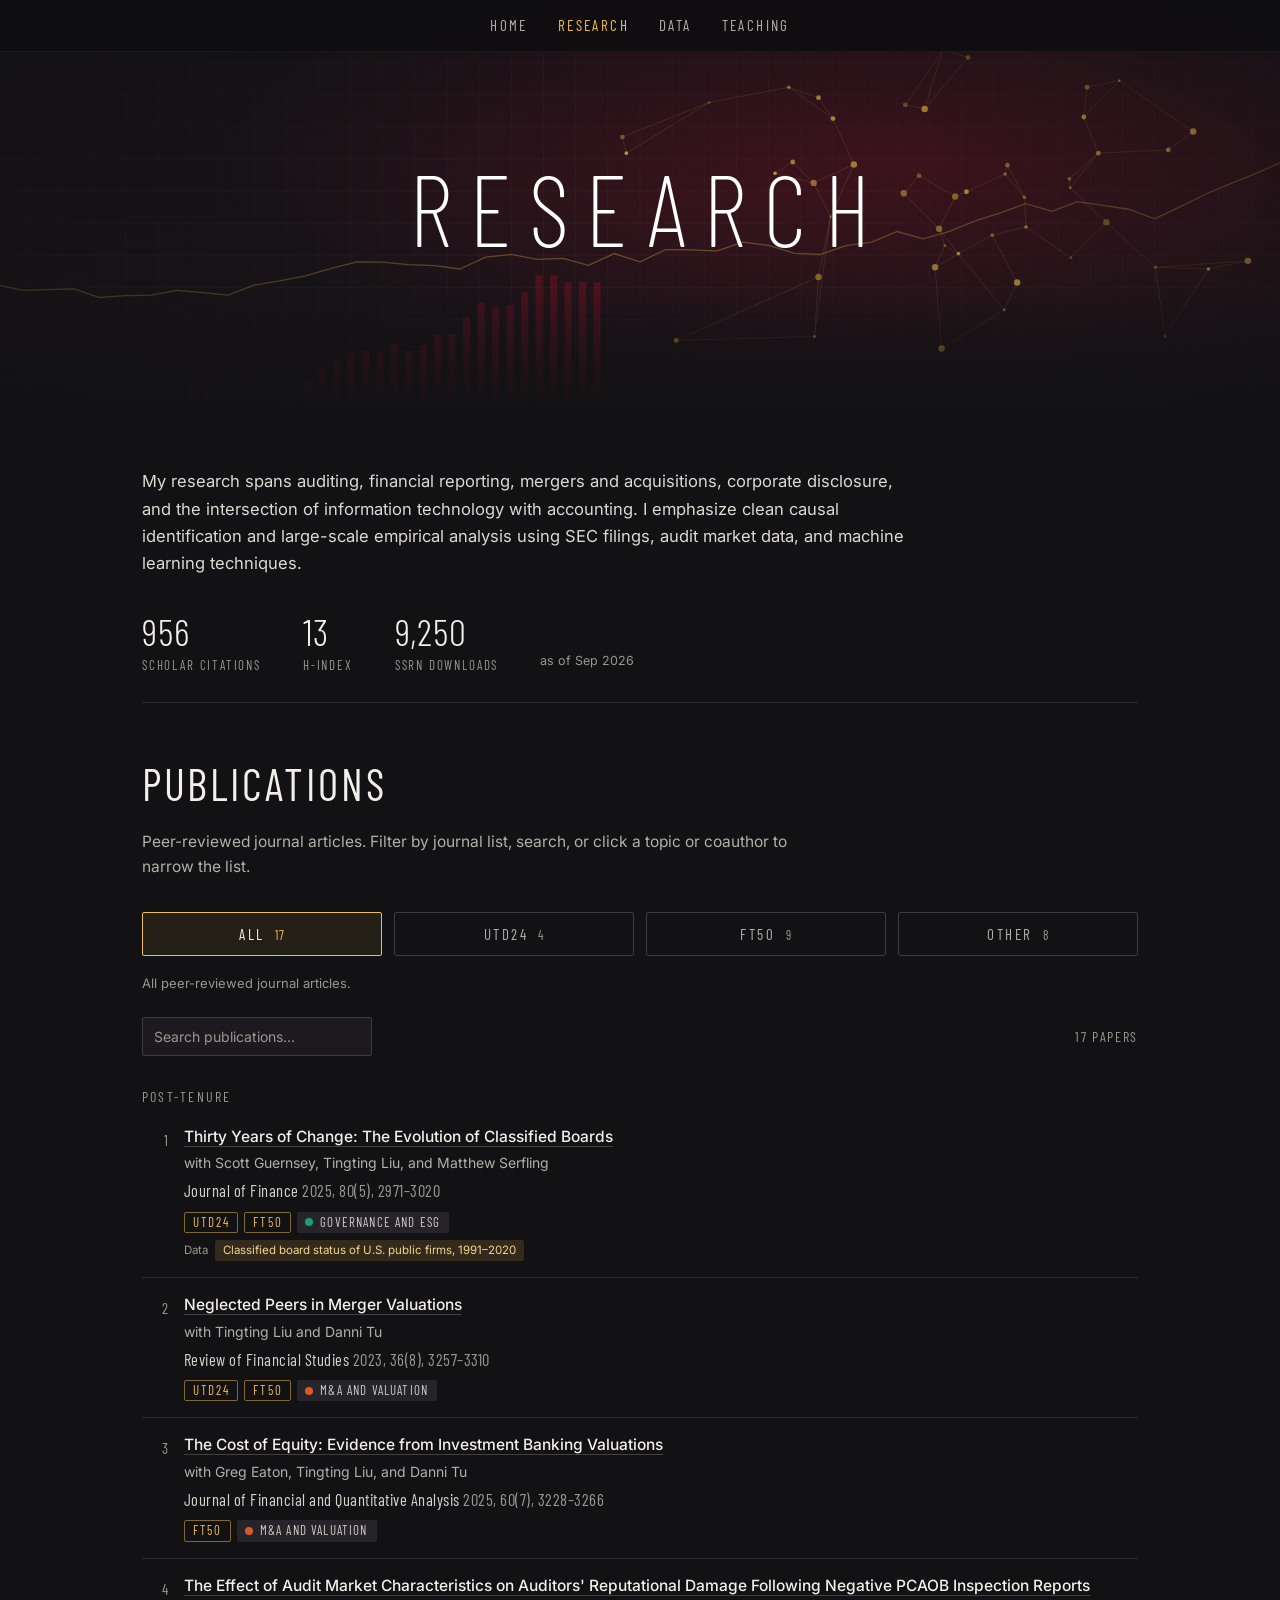
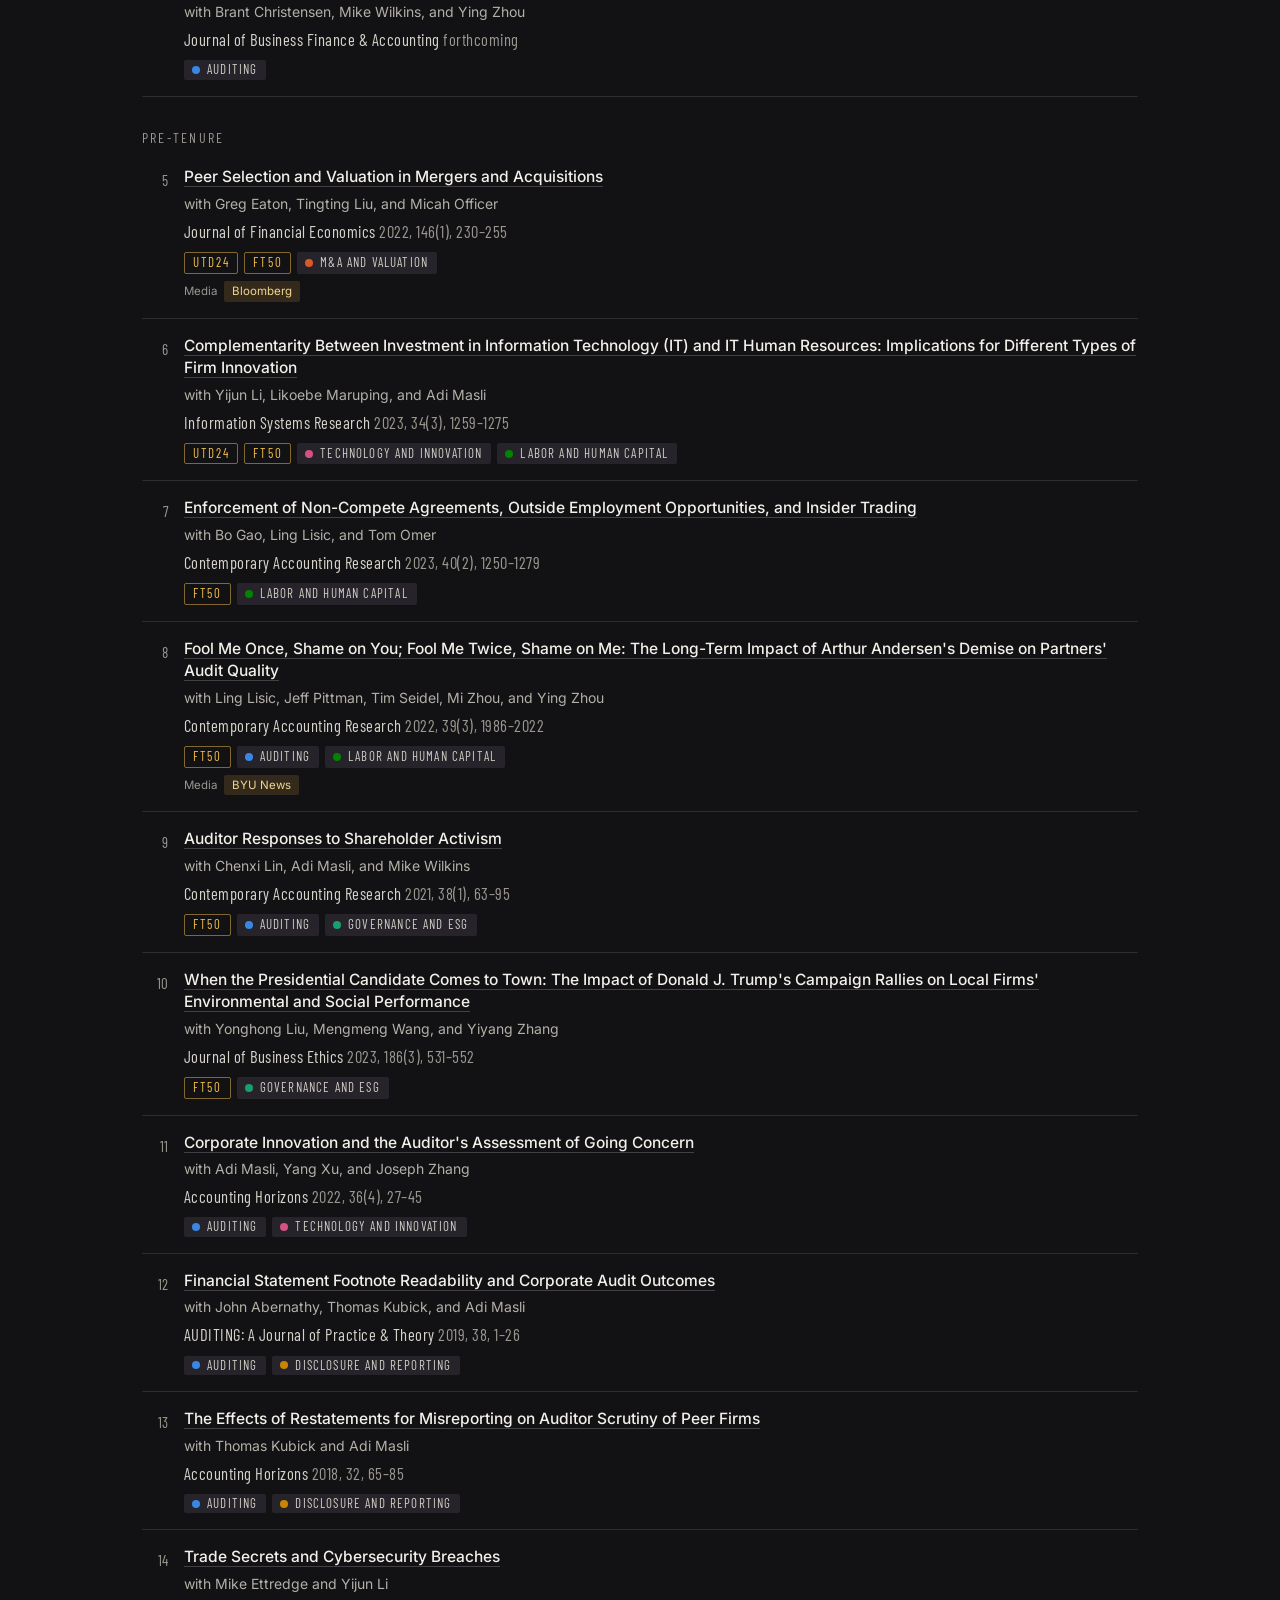
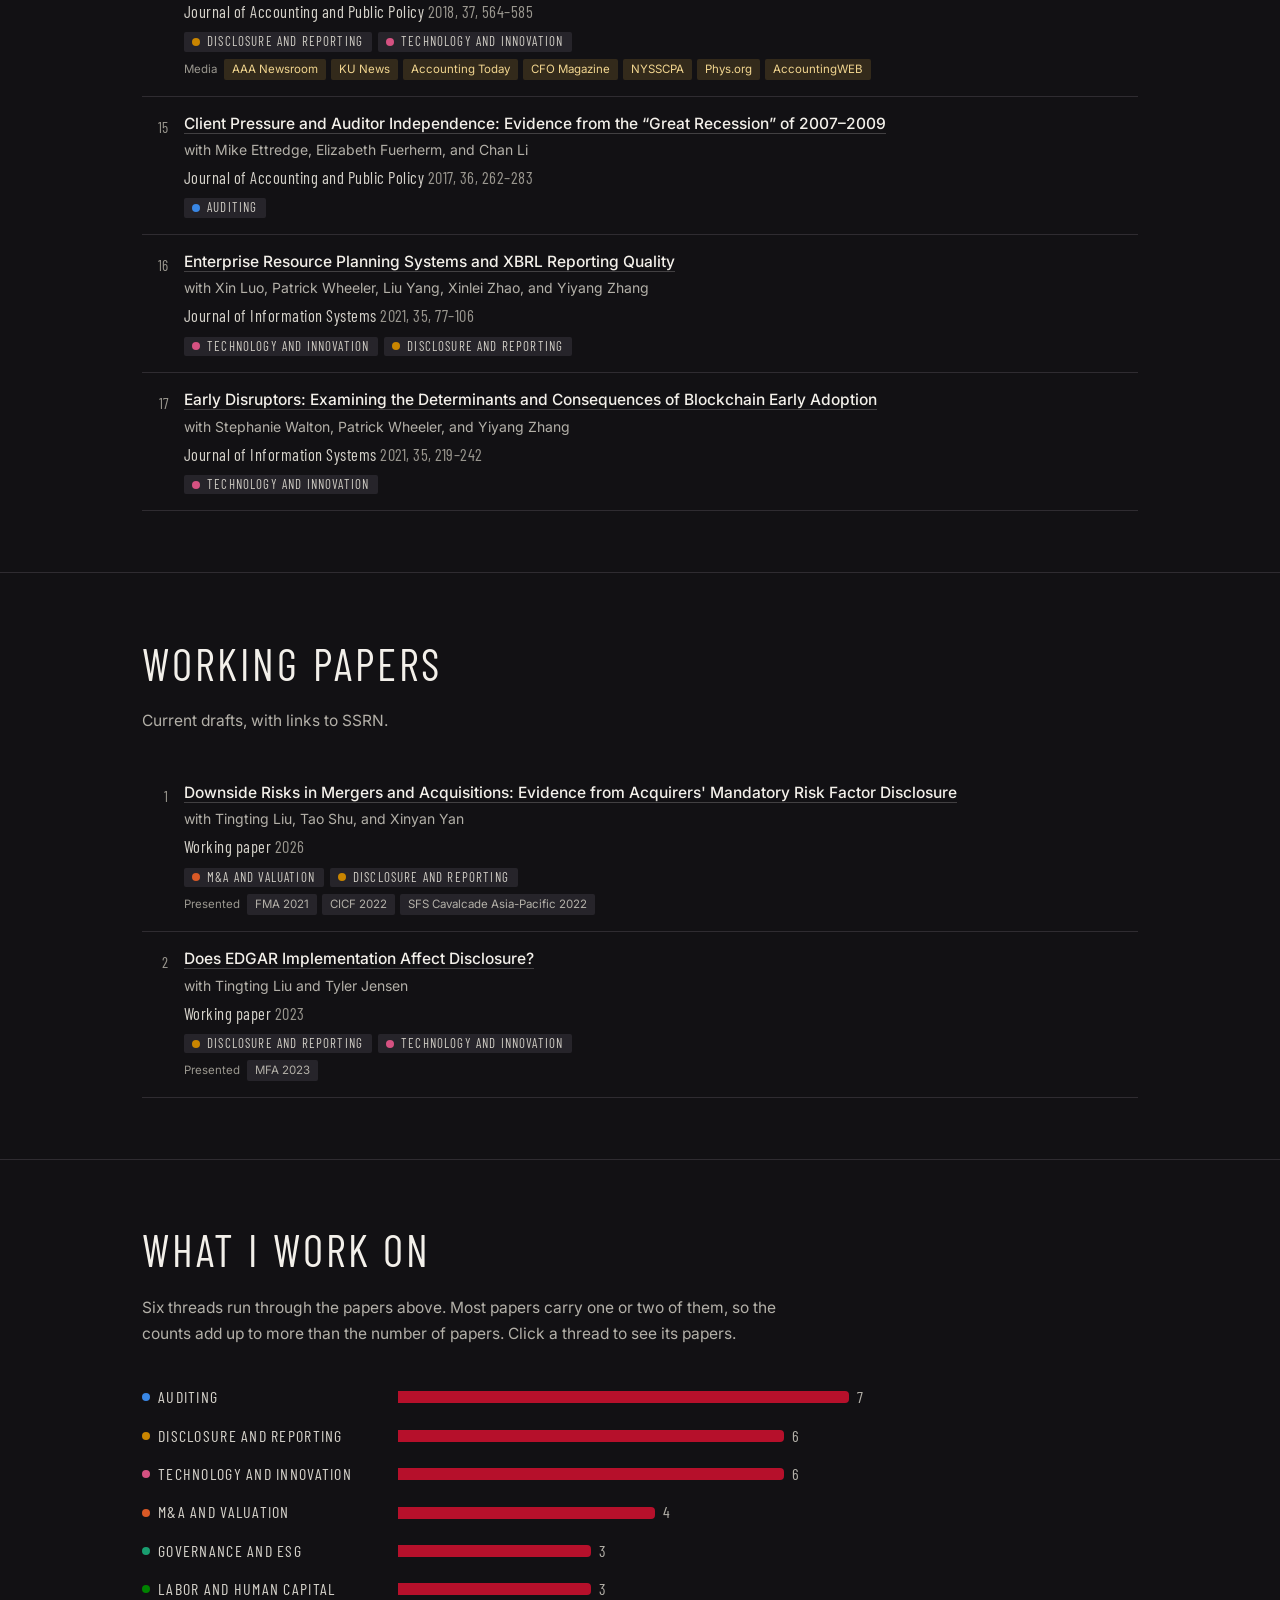
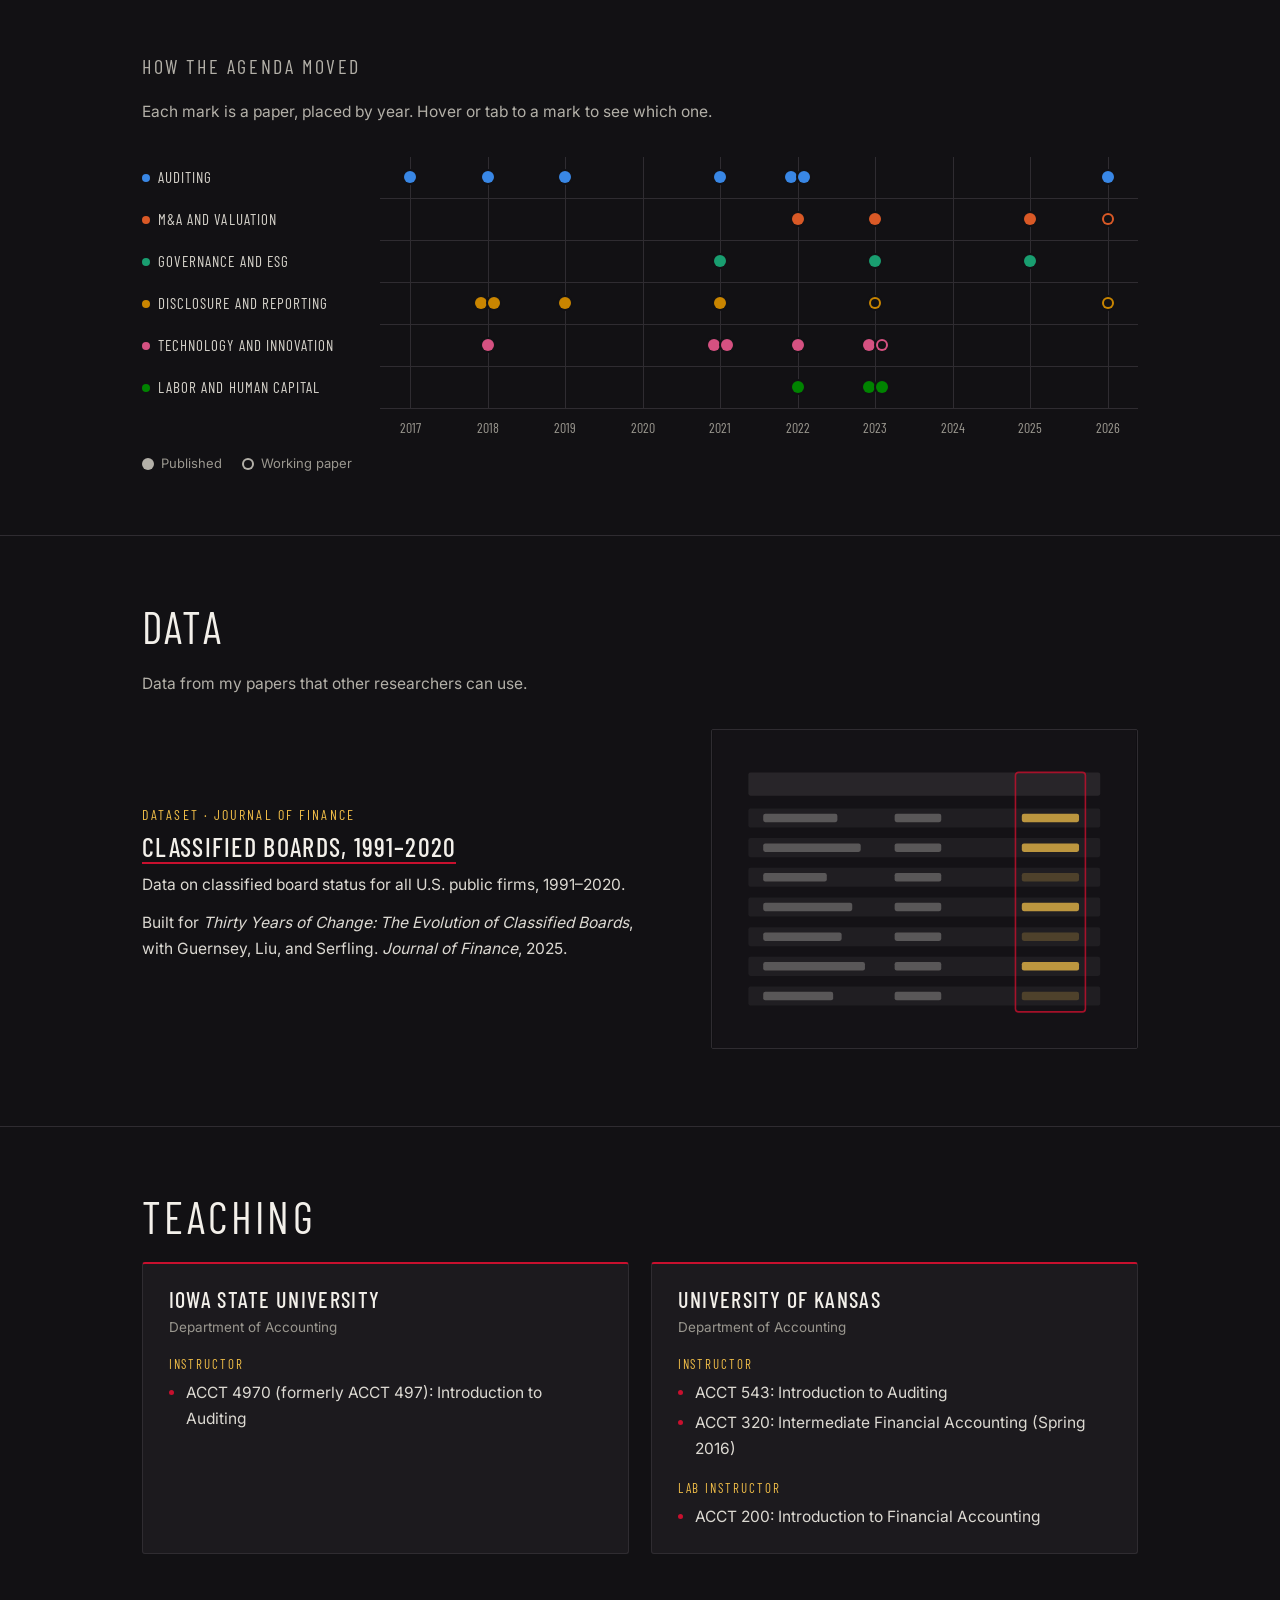
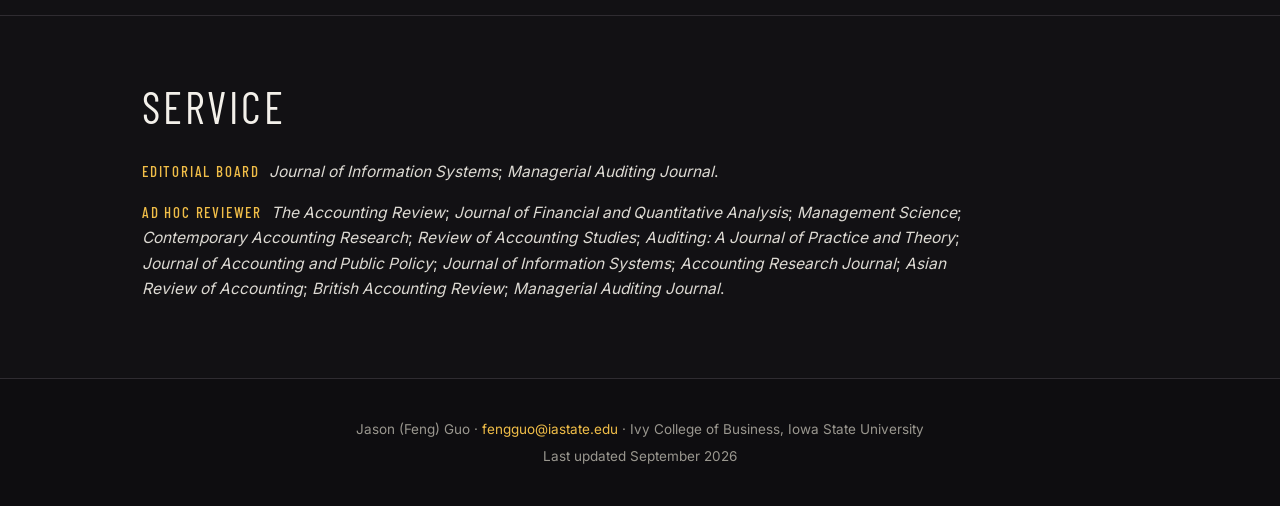
==== research.html @ b9be461f "Redesign site" ====
<!DOCTYPE html>
<html lang="en">
<head>
<meta charset="UTF-8">
<meta name="viewport" content="width=device-width, initial-scale=1.0">
<title>Research — Jason (Feng) Guo</title>
<meta name="description" content="Publications, working papers, data, and teaching of Jason (Feng) Guo, Iowa State University.">
<link rel="icon" href="data:image/svg+xml,%3Csvg xmlns='http://www.w3.org/2000/svg' viewBox='0 0 64 64'%3E%3Crect width='64' height='64' rx='10' fill='%23C8102E'/%3E%3Ctext x='32' y='43' font-family='Arial,Helvetica,sans-serif' font-size='30' font-weight='700' text-anchor='middle' fill='%23F1BE48'%3EJG%3C/text%3E%3C/svg%3E">
<link rel="preload" href="fonts/barlow-condensed-latin-200-normal.woff2" as="font" type="font/woff2" crossorigin>
<link rel="stylesheet" href="style.css">
</head>
<body>
<a class="skip" href="#main">Skip to content</a>

<nav class="topnav" aria-label="Main">
    <a href="index.html">Home</a>
    <a href="#top" aria-current="page">Research</a>
    <a href="#data">Data</a>
    <a href="#teaching">Teaching</a>
</nav>

<header class="band" id="top">
    <img class="art" src="assets/band.svg" alt="">
    <h1>Research</h1>
</header>

<main id="main">

<!-- ================= PUBLICATIONS =================
     To add a paper, copy one <li class="item"> block and edit it.
       data-lists  : utd24 and/or ft50 (leave empty for other journals)
       data-topics : one or two of  audit  ma  gov  disc  tech  labor
       data-year   : publication year (used by the timeline chart)
     Wrap each coauthor in <span class="co">...</span> so clicking a name
     filters the list. Numbering is automatic. -->

<section class="wrap" id="publications" aria-labelledby="pubs-h">

  <p class="intro">My research spans auditing, financial reporting, mergers and acquisitions,
  corporate disclosure, and the intersection of information technology with
  accounting. I emphasize clean causal identification and large-scale empirical
  analysis using SEC filings, audit market data, and machine learning techniques.</p>

  <div class="stats">
    <a class="stat" href="https://scholar.google.com/citations?user=ShGDFoUAAAAJ&amp;hl=en"><b>956</b><span>Scholar citations</span></a>
    <a class="stat" href="https://scholar.google.com/citations?user=ShGDFoUAAAAJ&amp;hl=en"><b>13</b><span>h-index</span></a>
    <a class="stat" href="https://papers.ssrn.com/sol3/cf_dev/AbsByAuth.cfm?per_id=2144570"><b>9,250</b><span>SSRN downloads</span></a>
    <span class="asof">as of Sep 2026</span>
  </div>

  <h2 id="pubs-h">Publications</h2>
  <p class="lede">Peer-reviewed journal articles. Filter by journal list, search, or click a topic or coauthor to narrow the list.</p>

  <div class="pills" id="pills" role="group" aria-label="Journal list" hidden></div>
  <p class="note" id="listnote"></p>

  <div class="tools" id="tools" hidden>
    <input class="search" id="q" type="search" placeholder="Search publications…" aria-label="Search publications">
    <span id="chips"></span>
    <span class="count" id="count" aria-live="polite"></span>
  </div>

  <div id="pubs">
  <h3 class="grp" data-group-head="post-list">Post-tenure</h3>
  <ol class="papers" id="post-list">
    <li class="item" data-lists="utd24 ft50" data-topics="gov" data-year="2025"><div class="bd">
      <div class="ttl"><a href="https://papers.ssrn.com/sol3/papers.cfm?abstract_id=4085735">Thirty Years of Change: The Evolution of Classified Boards</a></div>
      <div class="au">with <span class="co">Scott Guernsey</span>, <span class="co">Tingting Liu</span>, and <span class="co">Matthew Serfling</span></div>
      <div class="ven">Journal of Finance <em>2025, 80(5), 2971&ndash;3020</em></div>
      <div class="badges"><span class="blbl">Data</span><a class="badge" href="https://drive.google.com/file/d/1MCFNKJSEg3gIosm0mrzb2lzQ4oRvqt5R/view">Classified board status of U.S. public firms, 1991&ndash;2020</a></div>
    </div></li>

    <li class="item" data-lists="utd24 ft50" data-topics="ma" data-year="2023"><div class="bd">
      <div class="ttl"><a href="https://academic.oup.com/rfs/advance-article/doi/10.1093/rfs/hhad004/6984732">Neglected Peers in Merger Valuations</a></div>
      <div class="au">with <span class="co">Tingting Liu</span> and <span class="co">Danni Tu</span></div>
      <div class="ven">Review of Financial Studies <em>2023, 36(8), 3257&ndash;3310</em></div>
    </div></li>

    <li class="item" data-lists="ft50" data-topics="ma" data-year="2025"><div class="bd">
      <div class="ttl"><a href="https://papers.ssrn.com/sol3/papers.cfm?abstract_id=4266522">The Cost of Equity: Evidence from Investment Banking Valuations</a></div>
      <div class="au">with <span class="co">Greg Eaton</span>, <span class="co">Tingting Liu</span>, and <span class="co">Danni Tu</span></div>
      <div class="ven">Journal of Financial and Quantitative Analysis <em>2025, 60(7), 3228&ndash;3266</em></div>
    </div></li>

    <li class="item" data-lists="" data-topics="audit" data-year="2026"><div class="bd">
      <div class="ttl"><a href="https://papers.ssrn.com/sol3/papers.cfm?abstract_id=4477489">The Effect of Audit Market Characteristics on Auditors' Reputational Damage Following Negative PCAOB Inspection Reports</a></div>
      <div class="au">with <span class="co">Brant Christensen</span>, <span class="co">Mike Wilkins</span>, and <span class="co">Ying Zhou</span></div>
      <div class="ven">Journal of Business Finance &amp; Accounting <em>forthcoming</em></div>
    </div></li>
  </ol>

  <h3 class="grp" data-group-head="pre-list">Pre-tenure</h3>
  <ol class="papers" id="pre-list">
    <li class="item" data-lists="utd24 ft50" data-topics="ma" data-year="2022"><div class="bd">
      <div class="ttl"><a href="https://www.sciencedirect.com/science/article/abs/pii/S0304405X21003834">Peer Selection and Valuation in Mergers and Acquisitions</a></div>
      <div class="au">with <span class="co">Greg Eaton</span>, <span class="co">Tingting Liu</span>, and <span class="co">Micah Officer</span></div>
      <div class="ven">Journal of Financial Economics <em>2022, 146(1), 230&ndash;255</em></div>
      <div class="badges"><span class="blbl">Media</span><a class="badge" href="https://www.bloomberg.com/opinion/articles/2021-09-20/investment-banking-is-cheap-if-you-re-rich">Bloomberg</a></div>
    </div></li>

    <li class="item" data-lists="utd24 ft50" data-topics="tech labor" data-year="2023"><div class="bd">
      <div class="ttl"><a href="https://pubsonline.informs.org/doi/abs/10.1287/isre.2022.1185">Complementarity Between Investment in Information Technology (IT) and IT Human Resources: Implications for Different Types of Firm Innovation</a></div>
      <div class="au">with <span class="co">Yijun Li</span>, <span class="co">Likoebe Maruping</span>, and <span class="co">Adi Masli</span></div>
      <div class="ven">Information Systems Research <em>2023, 34(3), 1259&ndash;1275</em></div>
    </div></li>

    <li class="item" data-lists="ft50" data-topics="labor" data-year="2023"><div class="bd">
      <div class="ttl"><a href="https://onlinelibrary.wiley.com/doi/abs/10.1111/1911-3846.12842">Enforcement of Non-Compete Agreements, Outside Employment Opportunities, and Insider Trading</a></div>
      <div class="au">with <span class="co">Bo Gao</span>, <span class="co">Ling Lisic</span>, and <span class="co">Tom Omer</span></div>
      <div class="ven">Contemporary Accounting Research <em>2023, 40(2), 1250&ndash;1279</em></div>
    </div></li>

    <li class="item" data-lists="ft50" data-topics="audit labor" data-year="2022"><div class="bd">
      <div class="ttl"><a href="https://onlinelibrary.wiley.com/doi/abs/10.1111/1911-3846.12773">Fool Me Once, Shame on You; Fool Me Twice, Shame on Me: The Long-Term Impact of Arthur Andersen's Demise on Partners' Audit Quality</a></div>
      <div class="au">with <span class="co">Ling Lisic</span>, <span class="co">Jeff Pittman</span>, <span class="co">Tim Seidel</span>, <span class="co">Mi Zhou</span>, and <span class="co">Ying Zhou</span></div>
      <div class="ven">Contemporary Accounting Research <em>2022, 39(3), 1986&ndash;2022</em></div>
      <div class="badges"><span class="blbl">Media</span><a class="badge" href="https://marriott.byu.edu/news/article?id=2127">BYU News</a></div>
    </div></li>

    <li class="item" data-lists="ft50" data-topics="audit gov" data-year="2021"><div class="bd">
      <div class="ttl"><a href="https://onlinelibrary.wiley.com/doi/abs/10.1111/1911-3846.12630">Auditor Responses to Shareholder Activism</a></div>
      <div class="au">with <span class="co">Chenxi Lin</span>, <span class="co">Adi Masli</span>, and <span class="co">Mike Wilkins</span></div>
      <div class="ven">Contemporary Accounting Research <em>2021, 38(1), 63&ndash;95</em></div>
    </div></li>

    <li class="item" data-lists="ft50" data-topics="gov" data-year="2023"><div class="bd">
      <div class="ttl"><a href="https://link.springer.com/article/10.1007/s10551-022-05212-z">When the Presidential Candidate Comes to Town: The Impact of Donald J. Trump's Campaign Rallies on Local Firms' Environmental and Social Performance</a></div>
      <div class="au">with <span class="co">Yonghong Liu</span>, <span class="co">Mengmeng Wang</span>, and <span class="co">Yiyang Zhang</span></div>
      <div class="ven">Journal of Business Ethics <em>2023, 186(3), 531&ndash;552</em></div>
    </div></li>

    <li class="item" data-lists="" data-topics="audit tech" data-year="2022"><div class="bd">
      <div class="ttl"><a href="https://meridian.allenpress.com/accounting-horizons/article-abstract/doi/10.2308/HORIZONS-18-087/471153/Corporate-Innovation-and-the-Auditor-s-Assessment?redirectedFrom=fulltext">Corporate Innovation and the Auditor's Assessment of Going Concern</a></div>
      <div class="au">with <span class="co">Adi Masli</span>, <span class="co">Yang Xu</span>, and <span class="co">Joseph Zhang</span></div>
      <div class="ven">Accounting Horizons <em>2022, 36(4), 27&ndash;45</em></div>
    </div></li>

    <li class="item" data-lists="" data-topics="audit disc" data-year="2019"><div class="bd">
      <div class="ttl"><a href="https://meridian.allenpress.com/ajpt/article-abstract/38/2/1/10530/Financial-Statement-Footnote-Readability-and?redirectedFrom=fulltext">Financial Statement Footnote Readability and Corporate Audit Outcomes</a></div>
      <div class="au">with <span class="co">John Abernathy</span>, <span class="co">Thomas Kubick</span>, and <span class="co">Adi Masli</span></div>
      <div class="ven">AUDITING: A Journal of Practice &amp; Theory <em>2019, 38, 1&ndash;26</em></div>
    </div></li>

    <li class="item" data-lists="" data-topics="audit disc" data-year="2018"><div class="bd">
      <div class="ttl"><a href="https://meridian.allenpress.com/accounting-horizons/article-abstract/32/1/65/52901/The-Effects-of-Restatements-for-Misreporting-on?redirectedFrom=fulltext">The Effects of Restatements for Misreporting on Auditor Scrutiny of Peer Firms</a></div>
      <div class="au">with <span class="co">Thomas Kubick</span> and <span class="co">Adi Masli</span></div>
      <div class="ven">Accounting Horizons <em>2018, 32, 65&ndash;85</em></div>
    </div></li>

    <li class="item" data-lists="" data-topics="disc tech" data-year="2018"><div class="bd">
      <div class="ttl"><a href="https://www.sciencedirect.com/science/article/abs/pii/S0278425418302400">Trade Secrets and Cybersecurity Breaches</a></div>
      <div class="au">with <span class="co">Mike Ettredge</span> and <span class="co">Yijun Li</span></div>
      <div class="ven">Journal of Accounting and Public Policy <em>2018, 37, 564&ndash;585</em></div>
      <div class="badges"><span class="blbl">Media</span>
        <a class="badge" href="http://aaahq.org/Outreach/Newsroom/Press-Releases/7-16-18-Firms-that-refer-in-annual-reports">AAA Newsroom</a>
        <a class="badge" href="http://today.ku.edu/2018/07/16/disclosing-trade-secrets-increase-risk-cyber-attack-study-finds">KU News</a>
        <a class="badge" href="https://www.accountingtoday.com/news/mentioning-trade-secrets-in-10-k-heightens-risk-of-cyberattacks">Accounting Today</a>
        <a class="badge" href="http://ww2.cfo.com/risk-management/2018/07/warning-dont-mention-trade-secrets-in-10-ks/">CFO Magazine</a>
        <a class="badge" href="https://www.nysscpa.org/news/publications/the-trusted-professional/article/study-finds-mentioning-trade-secrets-in-sec-filings-increases-cyber-risk-30-percent-071718">NYSSCPA</a>
        <a class="badge" href="https://phys.org/news/2018-07-disclosing-secrets-cyberattack.html">Phys.org</a>
        <a class="badge" href="https://www.accountingweb.com/technology/trends/why-investor-clients-should-beware-of-10-ks">AccountingWEB</a>
      </div>
    </div></li>

    <li class="item" data-lists="" data-topics="audit" data-year="2017"><div class="bd">
      <div class="ttl"><a href="https://www.sciencedirect.com/science/article/abs/pii/S0278425417300455">Client Pressure and Auditor Independence: Evidence from the &ldquo;Great Recession&rdquo; of 2007&ndash;2009</a></div>
      <div class="au">with <span class="co">Mike Ettredge</span>, <span class="co">Elizabeth Fuerherm</span>, and <span class="co">Chan Li</span></div>
      <div class="ven">Journal of Accounting and Public Policy <em>2017, 36, 262&ndash;283</em></div>
    </div></li>

    <li class="item" data-lists="" data-topics="tech disc" data-year="2021"><div class="bd">
      <div class="ttl"><a href="https://meridian.allenpress.com/jis/article-abstract/35/3/77/454340/Enterprise-Resource-Planning-Systems-and-XBRL?redirectedFrom=fulltext">Enterprise Resource Planning Systems and XBRL Reporting Quality</a></div>
      <div class="au">with <span class="co">Xin Luo</span>, <span class="co">Patrick Wheeler</span>, <span class="co">Liu Yang</span>, <span class="co">Xinlei Zhao</span>, and <span class="co">Yiyang Zhang</span></div>
      <div class="ven">Journal of Information Systems <em>2021, 35, 77&ndash;106</em></div>
    </div></li>

    <li class="item" data-lists="" data-topics="tech" data-year="2021"><div class="bd">
      <div class="ttl"><a href="https://meridian.allenpress.com/jis/article-abstract/35/2/219/442332/Early-Disruptors-Examining-the-Determinants-and?redirectedFrom=fulltext">Early Disruptors: Examining the Determinants and Consequences of Blockchain Early Adoption</a></div>
      <div class="au">with <span class="co">Stephanie Walton</span>, <span class="co">Patrick Wheeler</span>, and <span class="co">Yiyang Zhang</span></div>
      <div class="ven">Journal of Information Systems <em>2021, 35, 219&ndash;242</em></div>
    </div></li>
  </ol>
  <p class="empty" id="pubs-empty" hidden>No publications match. <button class="linkbtn" type="button" data-clear>Clear filters</button></p>
  </div>
</section>

<!-- ================= WORKING PAPERS ================= -->
<section class="sec" aria-labelledby="wps-h"><div class="wrap" id="working">
  <h2 id="wps-h">Working papers</h2>
  <p class="lede">Current drafts, with links to SSRN.</p>
  <ol class="papers" id="wps">
    <li class="item" data-topics="ma disc" data-year="2026"><div class="bd">
      <div class="ttl"><a href="https://papers.ssrn.com/sol3/papers.cfm?abstract_id=3746734">Downside Risks in Mergers and Acquisitions: Evidence from Acquirers' Mandatory Risk Factor Disclosure</a></div>
      <div class="au">with <span class="co">Tingting Liu</span>, <span class="co">Tao Shu</span>, and <span class="co">Xinyan Yan</span></div>
      <div class="ven">Working paper <em>2026</em></div>
      <div class="badges"><span class="blbl">Presented</span><span class="badge plain-b">FMA 2021</span><span class="badge plain-b">CICF 2022</span><span class="badge plain-b">SFS Cavalcade Asia-Pacific 2022</span></div>
    </div></li>

    <li class="item" data-topics="disc tech" data-year="2023"><div class="bd">
      <div class="ttl"><a href="https://papers.ssrn.com/sol3/papers.cfm?abstract_id=4640519">Does EDGAR Implementation Affect Disclosure?</a></div>
      <div class="au">with <span class="co">Tingting Liu</span> and <span class="co">Tyler Jensen</span></div>
      <div class="ven">Working paper <em>2023</em></div>
      <div class="badges"><span class="blbl">Presented</span><span class="badge plain-b">MFA 2023</span></div>
    </div></li>
  </ol>
  <p class="empty" id="wps-empty" hidden>No working papers match. <button class="linkbtn" type="button" data-clear>Clear filters</button></p>
</div></section>

<!-- ================= TOPICS & TIMELINE (drawn by research.js) ================= -->
<section class="sec" aria-labelledby="agenda-h"><div class="wrap" id="agenda">
  <h2 id="agenda-h">What I work on</h2>
  <p class="lede">Six threads run through the papers above. Most papers carry one or two of them,
  so the counts add up to more than the number of papers. Click a thread to see its papers.</p>
  <div class="tbars" id="tbars"></div>

  <h3 class="sub">How the agenda moved</h3>
  <p class="lede">Each mark is a paper, placed by year. Hover or tab to a mark to see which one.</p>
  <div class="lanes" id="lanes"></div>
  <div class="lkey" id="lkey" hidden><span><i></i>Published</span><span><i class="hollow"></i>Working paper</span></div>
  <noscript><p class="lede">The charts here need JavaScript. The full list of papers is above.</p></noscript>
</div></section>

<!-- ================= DATA ================= -->
<section class="sec" aria-labelledby="data-h"><div class="wrap" id="data">
  <h2 id="data-h">Data</h2>
  <p class="lede">Data from my papers that other researchers can use.</p>

  <div class="proj">
    <div class="txt">
      <div class="kick">Dataset &middot; Journal of Finance</div>
      <h3><a href="https://drive.google.com/file/d/1MCFNKJSEg3gIosm0mrzb2lzQ4oRvqt5R/view">Classified boards, 1991&ndash;2020</a></h3>
      <p>Data on classified board status for all U.S. public firms, 1991&ndash;2020.</p>
      <p>Built for <em>Thirty Years of Change: The Evolution of Classified Boards</em>, with Guernsey, Liu, and Serfling. <em>Journal of Finance</em>, 2025.</p>
    </div>
    <div class="shot" aria-hidden="true">
      <svg viewBox="0 0 400 300">
        <rect width="400" height="300" fill="#141216"/>
        <g fill="#ece9e2" fill-opacity=".09">
          <rect x="34" y="40" width="332" height="22" rx="2"/>
        </g>
        <g fill="#ece9e2" fill-opacity=".055">
          <rect x="34" y="74" width="332" height="18" rx="2"/><rect x="34" y="102" width="332" height="18" rx="2"/>
          <rect x="34" y="130" width="332" height="18" rx="2"/><rect x="34" y="158" width="332" height="18" rx="2"/>
          <rect x="34" y="186" width="332" height="18" rx="2"/><rect x="34" y="214" width="332" height="18" rx="2"/>
          <rect x="34" y="242" width="332" height="18" rx="2"/>
        </g>
        <g fill="#F1BE48" fill-opacity=".75">
          <rect x="292" y="79" width="54" height="8" rx="2"/><rect x="292" y="107" width="54" height="8" rx="2"/>
          <rect x="292" y="163" width="54" height="8" rx="2"/><rect x="292" y="219" width="54" height="8" rx="2"/>
        </g>
        <g fill="#F1BE48" fill-opacity=".22">
          <rect x="292" y="135" width="54" height="8" rx="2"/><rect x="292" y="191" width="54" height="8" rx="2"/><rect x="292" y="247" width="54" height="8" rx="2"/>
        </g>
        <g fill="#ece9e2" fill-opacity=".28">
          <rect x="48" y="79" width="70" height="8" rx="2"/><rect x="48" y="107" width="92" height="8" rx="2"/><rect x="48" y="135" width="60" height="8" rx="2"/>
          <rect x="48" y="163" width="84" height="8" rx="2"/><rect x="48" y="191" width="74" height="8" rx="2"/><rect x="48" y="219" width="96" height="8" rx="2"/>
          <rect x="48" y="247" width="66" height="8" rx="2"/>
          <rect x="172" y="79" width="44" height="8" rx="2"/><rect x="172" y="107" width="44" height="8" rx="2"/><rect x="172" y="135" width="44" height="8" rx="2"/>
          <rect x="172" y="163" width="44" height="8" rx="2"/><rect x="172" y="191" width="44" height="8" rx="2"/><rect x="172" y="219" width="44" height="8" rx="2"/>
          <rect x="172" y="247" width="44" height="8" rx="2"/>
        </g>
        <rect x="286" y="40" width="66" height="226" rx="3" fill="none" stroke="#C8102E" stroke-opacity=".8" stroke-width="1.5"/>
      </svg>
    </div>
  </div>
</div></section>

<!-- ================= TEACHING ================= -->
<section class="sec" aria-labelledby="teach-h"><div class="wrap" id="teaching">
  <h2 id="teach-h">Teaching</h2>
  <div class="courses">
    <div class="course">
      <h3>Iowa State University</h3>
      <p class="dept">Department of Accounting</p>
      <p class="rl">Instructor</p>
      <ul>
        <li>ACCT 4970 (formerly ACCT 497): Introduction to Auditing</li>
      </ul>
    </div>
    <div class="course">
      <h3>University of Kansas</h3>
      <p class="dept">Department of Accounting</p>
      <p class="rl">Instructor</p>
      <ul>
        <li>ACCT 543: Introduction to Auditing</li>
        <li>ACCT 320: Intermediate Financial Accounting (Spring 2016)</li>
      </ul>
      <p class="rl">Lab Instructor</p>
      <ul>
        <li>ACCT 200: Introduction to Financial Accounting</li>
      </ul>
    </div>
  </div>
</div></section>

<!-- ================= SERVICE ================= -->
<section class="sec" aria-labelledby="svc-h"><div class="wrap service" id="service">
  <h2 id="svc-h">Service</h2>
  <p><span class="k">Editorial board</span>
  <em>Journal of Information Systems</em>;
  <em>Managerial Auditing Journal</em>.</p>

  <p><span class="k">Ad hoc reviewer</span>
  <em>The Accounting Review</em>;
  <em>Journal of Financial and Quantitative Analysis</em>;
  <em>Management Science</em>;
  <em>Contemporary Accounting Research</em>;
  <em>Review of Accounting Studies</em>;
  <em>Auditing: A Journal of Practice and Theory</em>;
  <em>Journal of Accounting and Public Policy</em>;
  <em>Journal of Information Systems</em>;
  <em>Accounting Research Journal</em>;
  <em>Asian Review of Accounting</em>;
  <em>British Accounting Review</em>;
  <em>Managerial Auditing Journal</em>.</p>
</div></section>

</main>

<footer>
    Jason (Feng) Guo &middot; <a href="mailto:fengguo@iastate.edu">fengguo@iastate.edu</a> &middot; Ivy College of Business, Iowa State University
    <span class="upd">Last updated September 2026</span>
</footer>

<script src="assets/research.js"></script>
</body>
</html>
---- style.css ----
/* Jason (Feng) Guo — academic homepage
   One stylesheet for every page. Dark throughout, with Iowa State gold for
   text accents and cardinal for fills and glows. No build step. */

/* Fonts are self-hosted (fonts/, SIL Open Font License) so the site loads
   quickly everywhere, including where Google services are blocked. */
@font-face { font-family: 'Barlow Condensed'; font-style: normal; font-weight: 200; font-display: swap; src: url('fonts/barlow-condensed-latin-200-normal.woff2') format('woff2'); }
@font-face { font-family: 'Barlow Condensed'; font-style: normal; font-weight: 300; font-display: swap; src: url('fonts/barlow-condensed-latin-300-normal.woff2') format('woff2'); }
@font-face { font-family: 'Barlow Condensed'; font-style: normal; font-weight: 400; font-display: swap; src: url('fonts/barlow-condensed-latin-400-normal.woff2') format('woff2'); }
@font-face { font-family: 'Barlow Condensed'; font-style: normal; font-weight: 500; font-display: swap; src: url('fonts/barlow-condensed-latin-500-normal.woff2') format('woff2'); }
@font-face { font-family: 'Inter'; font-style: normal; font-weight: 400; font-display: swap; src: url('fonts/inter-latin-400-normal.woff2') format('woff2'); }
@font-face { font-family: 'Inter'; font-style: normal; font-weight: 500; font-display: swap; src: url('fonts/inter-latin-500-normal.woff2') format('woff2'); }

:root {
  --bg: #121114;          /* page */
  --bg-2: #0e0d10;        /* footer */
  --surface: #1c1a1e;     /* cards, inputs */
  --surface-2: #26242a;   /* tags, plain badges */
  --line: #2f2c31;        /* hairlines */
  --line-2: #3e3b40;      /* control borders */

  --text: #ece9e2;
  --heading: #f3f0ea;
  --text-2: #b3b0a8;
  --text-3: #9a978f;

  --gold: #F1BE48;        /* ISU gold: links and text accents */
  --cardinal: #C8102E;    /* ISU cardinal: bars, glows, rules */

  --disp: 'Barlow Condensed', 'Arial Narrow', sans-serif;
  --body: 'Inter', -apple-system, 'Segoe UI', Roboto, sans-serif;
}

* { box-sizing: border-box; }
html { -webkit-text-size-adjust: 100%; scroll-behavior: smooth; scroll-padding-top: 68px; }
@media (prefers-reduced-motion: reduce) { html { scroll-behavior: auto; } }
body { margin: 0; background: var(--bg); color: var(--text); font-family: var(--body); font-size: 15.5px; line-height: 1.65; }
img { max-width: 100%; height: auto; }
a { color: var(--gold); }
a:hover { color: #ffd77a; }
:focus-visible { outline: 2px solid var(--gold); outline-offset: 2px; }
[hidden] { display: none !important; }
.skip { position: absolute; left: -999px; top: 10px; z-index: 50; background: var(--gold); color: var(--bg); padding: 6px 12px; font-weight: 500; }
.skip:focus { left: 12px; }

/* ---------- Top navigation ---------- */
.topnav {
  position: fixed; top: 0; left: 0; right: 0; z-index: 30; height: 52px;
  display: flex; align-items: center; gap: 30px; padding: 0 16px;
  background: rgba(14, 13, 16, .88); -webkit-backdrop-filter: blur(10px); backdrop-filter: blur(10px);
  border-bottom: 1px solid rgba(236, 233, 226, .06);
  font-family: var(--disp); font-size: 15px; letter-spacing: .16em; text-transform: uppercase;
  white-space: nowrap; overflow-x: auto; scrollbar-width: none;
}
.topnav::-webkit-scrollbar { display: none; }
.topnav a:first-child { margin-left: auto; }
.topnav a:last-child { margin-right: auto; }
.topnav a { color: var(--text-2); text-decoration: none; padding: 6px 0; }
.topnav a:hover, .topnav a[aria-current="page"] { color: var(--gold); }

/* ---------- Home: hero ---------- */
.hero {
  position: relative; min-height: 100vh; min-height: 100svh; display: flex; flex-direction: column; overflow: hidden;
  background: radial-gradient(900px 520px at 4% 104%, rgba(241, 190, 72, .06), transparent 60%), var(--bg);
}
/* The portrait fills the right side and fades into the dark, the way Rui Dai's landing page does it. */
.hero-photo {
  position: absolute; top: 0; right: 0; bottom: 0; z-index: 0; width: 60%; height: 100%;
  object-fit: cover; object-position: 58% 18%; pointer-events: none;
  filter: brightness(.86) saturate(.92);
  -webkit-mask-image: linear-gradient(90deg, transparent 0%, rgba(0, 0, 0, .25) 22%, rgba(0, 0, 0, .72) 48%, #000 76%);
  mask-image: linear-gradient(90deg, transparent 0%, rgba(0, 0, 0, .25) 22%, rgba(0, 0, 0, .72) 48%, #000 76%);
}
.veil {
  position: absolute; inset: 0; z-index: 1; pointer-events: none;
  background:
    radial-gradient(760px 520px at 92% 0%, rgba(200, 16, 46, .16), transparent 64%),
    linear-gradient(100deg, var(--bg) 0%, rgba(18, 17, 20, .88) 30%, rgba(18, 17, 20, .35) 55%, rgba(18, 17, 20, .05) 78%, rgba(18, 17, 20, .12) 100%),
    linear-gradient(to bottom, rgba(18, 17, 20, .92) 0%, rgba(18, 17, 20, .55) 11%, rgba(18, 17, 20, 0) 26%, rgba(18, 17, 20, 0) 64%, var(--bg) 100%);
}
.hero-inner {
  position: relative; z-index: 2; flex: 1; width: 100%; max-width: 1180px; margin: 0 auto; padding: 112px 2.5rem 40px;
  display: grid; grid-template-columns: minmax(0, 1fr); align-items: center;
}
.hero-text { max-width: 760px; }
.hero-text .interests, .hero-text .links { max-width: 600px; }
.hero h1 { font-family: var(--disp); font-weight: 200; margin: 0; color: var(--heading); font-size: clamp(46px, 7vw, 100px); line-height: .95; letter-spacing: .08em; text-transform: uppercase; }
.hero .zh { display: block; margin-top: .9rem; font-size: clamp(18px, 1.9vw, 23px); font-weight: 300; letter-spacing: .4em; color: var(--text-2); }
.roles { margin: 1.9rem 0 1.7rem; }
.role { font-family: var(--disp); text-transform: uppercase; letter-spacing: .09em; line-height: 1.42; margin-bottom: .95rem; }
.role b { display: block; font-weight: 400; font-size: clamp(16px, 1.9vw, 21px); color: var(--text); }
.role span { display: block; font-weight: 300; font-size: clamp(14px, 1.5vw, 17px); color: var(--text-2); }
.interests { max-width: 580px; margin: 0; padding-left: 1.25rem; border-left: 2px solid rgba(241, 190, 72, .55); }
.interests .lbl { display: block; font-family: var(--disp); font-size: 13px; letter-spacing: .16em; text-transform: uppercase; color: var(--text-2); }
.interests p { margin: .3rem 0 0; color: #cfccc4; font-size: clamp(14.5px, 1.35vw, 16.5px); line-height: 1.7; }
.hero .links { margin-top: 2.1rem; display: flex; flex-wrap: wrap; gap: 12px 24px; font-size: 14px; }
.hero .links a { text-decoration: none; border-bottom: 1px solid rgba(241, 190, 72, .3); padding-bottom: 2px; }
.hero .links a:hover { border-color: var(--gold); }

.enter { position: relative; z-index: 3; display: flex; justify-content: center; gap: clamp(26px, 7vw, 86px); padding: 8px 16px 34px; }
.enter a { color: rgba(236, 233, 226, .8); text-decoration: none; text-align: center; font-family: var(--disp); font-size: 14px; letter-spacing: .12em; text-transform: uppercase; }
.enter a:hover { color: var(--gold); }
.enter svg { display: block; width: 34px; height: 34px; margin: 0 auto 6px; }

/* ---------- Shared content ---------- */
.wrap { max-width: 1060px; margin: 0 auto; padding: 3.4rem 2rem 3.8rem; }
.sec { border-top: 1px solid var(--line); }
h2 { font-family: var(--disp); font-weight: 400; font-size: clamp(30px, 4.2vw, 44px); letter-spacing: .07em; text-transform: uppercase; margin: 0 0 .5rem; color: var(--heading); }
h3.sub { font-family: var(--disp); font-weight: 400; font-size: 20px; letter-spacing: .13em; text-transform: uppercase; color: var(--text-2); margin: 2.6rem 0 1rem; }
.lede { color: var(--text-2); max-width: 660px; margin: 0 0 2rem; }
.wrap.about { max-width: 1180px; padding-left: 2.5rem; padding-right: 2.5rem; border-top: 1px solid var(--line); }
.about-body { display: grid; grid-template-columns: minmax(0, 740px) 210px; gap: 64px; align-items: start; }
.about p { max-width: 740px; color: #dcd9d2; }
.about-photo { position: relative; isolation: isolate; margin: 10px 12px 0 0; }
.about-photo::before { content: ""; position: absolute; z-index: -1; top: -12px; right: -12px; bottom: 12px; left: 12px; border: 1px solid rgba(241, 190, 72, .45); border-radius: 2px; }
.about-photo img { display: block; width: 100%; aspect-ratio: 274 / 305; object-fit: cover; border-radius: 2px; box-shadow: 0 16px 36px rgba(0, 0, 0, .5); }
.about em { color: var(--text); }
.plain { margin: 0; padding-left: 1.2rem; max-width: 740px; color: #dcd9d2; }
.plain li { margin-bottom: .45rem; }
.plain li::marker { color: var(--cardinal); }

footer { background: var(--bg-2); border-top: 1px solid var(--line); color: var(--text-3); padding: 2.4rem 2rem; text-align: center; font-size: 13.5px; }
footer a { text-decoration: none; }
footer a:hover { text-decoration: underline; }
footer .upd { display: block; margin-top: .35rem; }

/* ---------- Research: banner ---------- */
.band { position: relative; height: 46vh; min-height: 300px; max-height: 520px; overflow: hidden; background: var(--bg); }
.band .art { position: absolute; inset: 0; width: 100%; height: 100%; object-fit: cover; }
.band::after { content: ""; position: absolute; inset: 0; background: radial-gradient(ellipse at center, rgba(18, 17, 20, .05) 0%, rgba(18, 17, 20, .45) 66%, rgba(18, 17, 20, .8) 100%), linear-gradient(to bottom, transparent 70%, var(--bg) 100%); }
.band h1 {
  position: absolute; inset: 0; z-index: 2; margin: 0; padding-left: .17em;
  display: flex; align-items: center; justify-content: center;
  font-family: var(--disp); font-weight: 200; color: #fff; font-size: clamp(44px, 8.5vw, 100px); letter-spacing: .17em; text-transform: uppercase;
}

/* ---------- Research: intro and stats ---------- */
.intro { font-size: 16.5px; max-width: 780px; margin: 0 0 2.2rem; color: #dcd9d2; }
.stats { display: flex; flex-wrap: wrap; align-items: flex-end; gap: 14px 42px; margin: 0 0 2.8rem; padding-bottom: 1.6rem; border-bottom: 1px solid var(--line); }
.stat { text-decoration: none; color: inherit; }
.stat b { display: block; font-family: var(--disp); font-weight: 300; font-size: 38px; letter-spacing: .02em; line-height: 1.05; color: var(--heading); }
.stat span { display: block; font-family: var(--disp); font-size: 13px; letter-spacing: .14em; text-transform: uppercase; color: var(--text-3); margin-top: 3px; }
.stat:hover b { color: var(--gold); }
.asof { font-size: 12.5px; color: var(--text-3); padding-bottom: 5px; }

/* ---------- Research: filters ---------- */
.pills { display: flex; flex-wrap: wrap; gap: 12px; margin: 0 0 1.1rem; }
.pill {
  flex: 1 1 0; min-width: 140px; display: flex; align-items: baseline; justify-content: center; gap: 10px;
  padding: 12px 16px; border: 1px solid var(--line-2); border-radius: 2px; background: none; cursor: pointer;
  font-family: var(--disp); font-size: 15px; letter-spacing: .17em; text-transform: uppercase; color: var(--text-2);
  transition: color .15s, border-color .15s, background .15s;
}
.pill .n { font-size: 13px; letter-spacing: .08em; color: var(--text-3); }
.pill:hover { color: var(--text); border-color: rgba(241, 190, 72, .6); }
.pill[aria-pressed="true"] { color: var(--heading); border-color: var(--gold); background: rgba(241, 190, 72, .08); }
.pill[aria-pressed="true"] .n { color: var(--gold); }
.note { font-size: 13px; color: var(--text-3); margin: 0 0 1.4rem; min-height: 1.3em; }
.tools { display: flex; align-items: center; gap: 10px; flex-wrap: wrap; margin-bottom: .6rem; }
.search { font: inherit; font-size: 14px; padding: 7px 11px; width: 230px; border: 1px solid var(--line-2); border-radius: 2px; background: var(--surface); color: var(--text); }
.search::placeholder { color: var(--text-3); }
.search:focus { outline: none; border-color: var(--gold); }
.chip {
  display: inline-flex; align-items: center; gap: 8px; padding: 4px 10px; cursor: pointer;
  border: 1px solid var(--line-2); border-radius: 2px; background: var(--surface); color: var(--text);
  font-family: var(--disp); font-size: 14px; letter-spacing: .1em; text-transform: uppercase;
}
.chip:hover { border-color: var(--gold); }
.chip .x { color: var(--text-3); font-family: var(--body); }
#chips:empty { display: none; }
.count { margin-left: auto; font-family: var(--disp); font-size: 14px; letter-spacing: .12em; text-transform: uppercase; color: var(--text-3); }
.empty { color: var(--text-3); padding: 1.4rem 0; }
.linkbtn { font: inherit; color: var(--gold); background: none; border: 0; padding: 0; cursor: pointer; text-decoration: underline; }

/* ---------- Research: paper list ---------- */
.grp { font-family: var(--disp); font-weight: 400; font-size: 14px; letter-spacing: .16em; text-transform: uppercase; color: var(--text-3); margin: 1.8rem 0 .1rem; }
.papers { list-style: none; margin: 0; padding: 0; }
#pubs { counter-reset: paper; }
#wps { counter-reset: wp; }
.item { display: flex; gap: 16px; padding: 16px 0; border-bottom: 1px solid var(--line); }
.item::before { font-family: var(--disp); font-size: 15px; color: var(--text-3); width: 26px; flex: 0 0 auto; padding-top: 2px; text-align: right; }
#pubs .item { counter-increment: paper; }
#pubs .item::before { content: counter(paper); }
#wps .item { counter-increment: wp; }
#wps .item::before { content: counter(wp); }
.item:hover { background: rgba(236, 233, 226, .025); }
.item.flash { animation: flash 1.8s ease-out; }
@keyframes flash { 0% { background: rgba(241, 190, 72, .22); } 100% { background: transparent; } }
.bd { flex: 1; min-width: 0; }
.ttl { font-size: 15.5px; font-weight: 500; line-height: 1.45; }
.ttl a { color: var(--heading); text-decoration: none; border-bottom: 1px solid rgba(236, 233, 226, .22); }
.ttl a:hover { color: var(--gold); border-color: var(--gold); }
.au { color: var(--text-2); font-size: 14px; margin-top: 3px; }
.au .co[role="button"] { cursor: pointer; border-bottom: 1px dotted transparent; }
.au .co[role="button"]:hover, .au .co[role="button"]:focus-visible { color: var(--text); border-bottom-color: var(--gold); }
.ven { font-family: var(--disp); font-size: 16.5px; letter-spacing: .03em; color: #d6d3cb; margin-top: 3px; }
.ven em { font-style: normal; color: var(--text-3); }
.marks { margin-top: 7px; display: flex; flex-wrap: wrap; gap: 6px; }
.mark, .tag { font-family: var(--disp); font-size: 13px; line-height: 1.5; border-radius: 2px; cursor: pointer; }
.mark { letter-spacing: .13em; padding: 0 8px; border: 1px solid rgba(241, 190, 72, .5); background: none; color: var(--gold); }
.mark:hover { background: rgba(241, 190, 72, .1); }
.tag { display: inline-flex; align-items: center; gap: 7px; letter-spacing: .09em; text-transform: uppercase; padding: 0 9px 0 8px; border: 0; background: var(--surface-2); color: #cfccc4; }
.tag:hover { background: #312e35; }
.tag i, .tname i, .lname i { width: 8px; height: 8px; border-radius: 50%; background: var(--c); flex: 0 0 auto; }
.badges { margin-top: 7px; display: flex; flex-wrap: wrap; align-items: center; gap: 5px; }
.blbl { font-size: 11.5px; color: var(--text-3); margin-right: 2px; }
.badge { font-size: 11.5px; padding: 1px 8px; border-radius: 2px; background: rgba(241, 190, 72, .15); color: #f1d58f; text-decoration: none; }
a.badge:hover { background: rgba(241, 190, 72, .28); color: #ffe7ad; }
.badge.plain-b { background: var(--surface-2); color: var(--text-2); }

/* ---------- Research: topic bars ---------- */
.tbars { max-width: 780px; }
.tbar {
  display: grid; grid-template-columns: minmax(160px, 240px) 1fr; align-items: center; gap: 16px;
  width: 100%; padding: 6px 0; border: 0; background: none; text-align: left; cursor: pointer; font: inherit; color: inherit;
}
.tname { display: flex; align-items: center; gap: 8px; font-family: var(--disp); font-size: 16px; letter-spacing: .08em; text-transform: uppercase; color: #d6d3cb; }
.tbar:hover .tname, .tbar[aria-pressed="true"] .tname { color: var(--heading); }
.ttrack { display: flex; align-items: center; gap: 8px; min-width: 0; }
.tfill { height: 12px; background: var(--cardinal); border-radius: 0 4px 4px 0; opacity: .9; transition: opacity .15s; }
.tbar:hover .tfill, .tbar:focus-visible .tfill { opacity: 1; }
.tval { font-family: var(--disp); font-size: 16px; color: var(--text-2); }

/* ---------- Research: timeline lanes ---------- */
.lanes { position: relative; display: grid; grid-template-columns: minmax(118px, 220px) minmax(0, 1fr); column-gap: 18px; max-width: 1000px; }
.lname { display: flex; align-items: center; gap: 8px; min-height: 42px; font-family: var(--disp); font-size: 15px; line-height: 1.15; letter-spacing: .07em; text-transform: uppercase; color: #d6d3cb; }
.ltrack { position: relative; height: 42px; border-bottom: 1px solid var(--line); }
.ltrack .yl { position: absolute; top: 0; bottom: -1px; width: 1px; background: var(--line); }
.ldot { position: absolute; top: 50%; width: 24px; height: 24px; margin: -12px 0 0 -12px; padding: 0; border: 0; border-radius: 50%; background: none; cursor: pointer; }
.ldot::before { content: ""; position: absolute; left: 6px; top: 6px; width: 12px; height: 12px; border-radius: 50%; background: var(--c); box-shadow: 0 0 0 2px var(--bg); transition: transform .12s; }
.ldot.wp::before { background: var(--bg); box-shadow: inset 0 0 0 2px var(--c), 0 0 0 2px var(--bg); }
.ldot:hover::before, .ldot:focus-visible::before, .ldot.on::before { transform: scale(1.3); }
.ldot:focus-visible { outline-offset: 0; }
.laxis { grid-column: 2; position: relative; height: 30px; }
.laxis span { position: absolute; top: 7px; transform: translateX(-50%); font-family: var(--disp); font-size: 14px; color: var(--text-3); }
.lkey { display: flex; gap: 20px; flex-wrap: wrap; margin: .9rem 0 0; font-size: 13px; color: var(--text-3); }
.lkey span { display: inline-flex; align-items: center; gap: 7px; }
.lkey i { width: 12px; height: 12px; border-radius: 50%; background: var(--text-2); }
.lkey i.hollow { background: none; box-shadow: inset 0 0 0 2px var(--text-2); }
.tip { position: absolute; z-index: 20; pointer-events: none; max-width: 330px; padding: 9px 12px; border-radius: 3px; background: #f3f0ea; color: #26241f; font-size: 13px; line-height: 1.45; box-shadow: 0 10px 28px rgba(0, 0, 0, .45); }
.tip b { display: block; font-weight: 500; margin-bottom: 2px; }
.tip span { display: block; color: #5f5c55; }

/* ---------- Research: data, teaching, service ---------- */
.proj { display: grid; grid-template-columns: 1.1fr .9fr; gap: 3rem; align-items: center; margin: 0 0 1rem; }
.proj .kick { font-family: var(--disp); font-size: 14px; letter-spacing: .15em; text-transform: uppercase; color: var(--gold); margin-bottom: .3rem; }
.proj h3 { font-family: var(--disp); font-size: 26px; font-weight: 500; letter-spacing: .05em; text-transform: uppercase; margin: 0 0 .6rem; line-height: 1.2; }
.proj h3 a { color: var(--heading); text-decoration: none; border-bottom: 2px solid var(--cardinal); }
.proj h3 a:hover { color: var(--gold); }
.proj p { margin: 0 0 .8rem; color: #dcd9d2; }
.shot { aspect-ratio: 4 / 3; background: #0e0d10; border: 1px solid var(--line); border-radius: 2px; overflow: hidden; }
.shot svg { display: block; width: 100%; height: 100%; }
.courses { display: grid; grid-template-columns: repeat(auto-fit, minmax(280px, 1fr)); gap: 22px; }
.course { background: var(--surface); border: 1px solid var(--line); border-top: 2px solid var(--cardinal); border-radius: 3px; padding: 1.4rem 1.6rem 1.2rem; }
.course h3 { font-family: var(--disp); font-weight: 500; font-size: 22px; letter-spacing: .06em; text-transform: uppercase; margin: 0; line-height: 1.2; color: var(--heading); }
.course .dept { color: var(--text-3); font-size: 13.5px; margin: .2rem 0 .4rem; }
.course .rl { font-family: var(--disp); font-size: 13px; letter-spacing: .15em; text-transform: uppercase; color: var(--gold); margin: 1rem 0 .3rem; }
.course ul { margin: 0; padding-left: 1.1rem; color: #dcd9d2; }
.course li { margin-bottom: .3rem; }
.course li::marker { color: var(--cardinal); }
.service p { max-width: 860px; color: #dcd9d2; }
.service .k { font-family: var(--disp); font-weight: 500; font-size: 15px; letter-spacing: .12em; text-transform: uppercase; color: var(--gold); margin-right: .35em; }

/* ---------- Responsive ---------- */
@media (max-width: 900px) {
  .hero-photo {
    width: 100%; height: 72vh; bottom: auto; object-position: 58% 14%;
    -webkit-mask-image: linear-gradient(to bottom, #000 0%, rgba(0, 0, 0, .6) 58%, transparent 100%);
    mask-image: linear-gradient(to bottom, #000 0%, rgba(0, 0, 0, .6) 58%, transparent 100%);
  }
  .veil { background: linear-gradient(to bottom, rgba(18, 17, 20, .9) 0%, rgba(18, 17, 20, .5) 10%, rgba(18, 17, 20, .05) 24%, rgba(18, 17, 20, .45) 50%, rgba(18, 17, 20, .92) 66%, var(--bg) 76%); }
  .hero-inner { padding-top: 44vh; }
  .about-body { grid-template-columns: minmax(0, 1fr) 170px; gap: 40px; }
}
@media (max-width: 760px) {
  .hero-inner { padding: 44vh 1.25rem 26px; }
  .about-body { grid-template-columns: 1fr; gap: 26px; }
  .about-photo { order: -1; width: 150px; margin: 12px 0 4px 12px; }
  .enter { gap: 22px; padding-bottom: 28px; }
  .proj { grid-template-columns: 1fr; gap: 1.4rem; }
}
@media (max-width: 640px) {
  .topnav { gap: 16px; font-size: 13px; letter-spacing: .1em; }
  .wrap { padding: 2.4rem 1.1rem 2.8rem; }
  .wrap.about { padding-left: 1.25rem; padding-right: 1.25rem; }
  .pill { flex: 1 1 40%; min-width: 0; padding: 10px; font-size: 14px; letter-spacing: .1em; }
  .search { width: 100%; }
  .count { margin-left: 0; }
  .tbar { grid-template-columns: minmax(120px, 44%) 1fr; gap: 10px; }
  .tname { font-size: 14px; }
  .lanes { grid-template-columns: minmax(0, 1fr); }
  .lname { min-height: 0; margin-top: 12px; font-size: 13px; letter-spacing: .04em; }
  .ltrack { height: 34px; }
  .laxis { grid-column: 1; }
  .laxis span.odd { display: none; }
  .stats { gap: 12px 28px; }
  .stat b { font-size: 30px; }
  footer { padding: 2rem 1.1rem; }
}
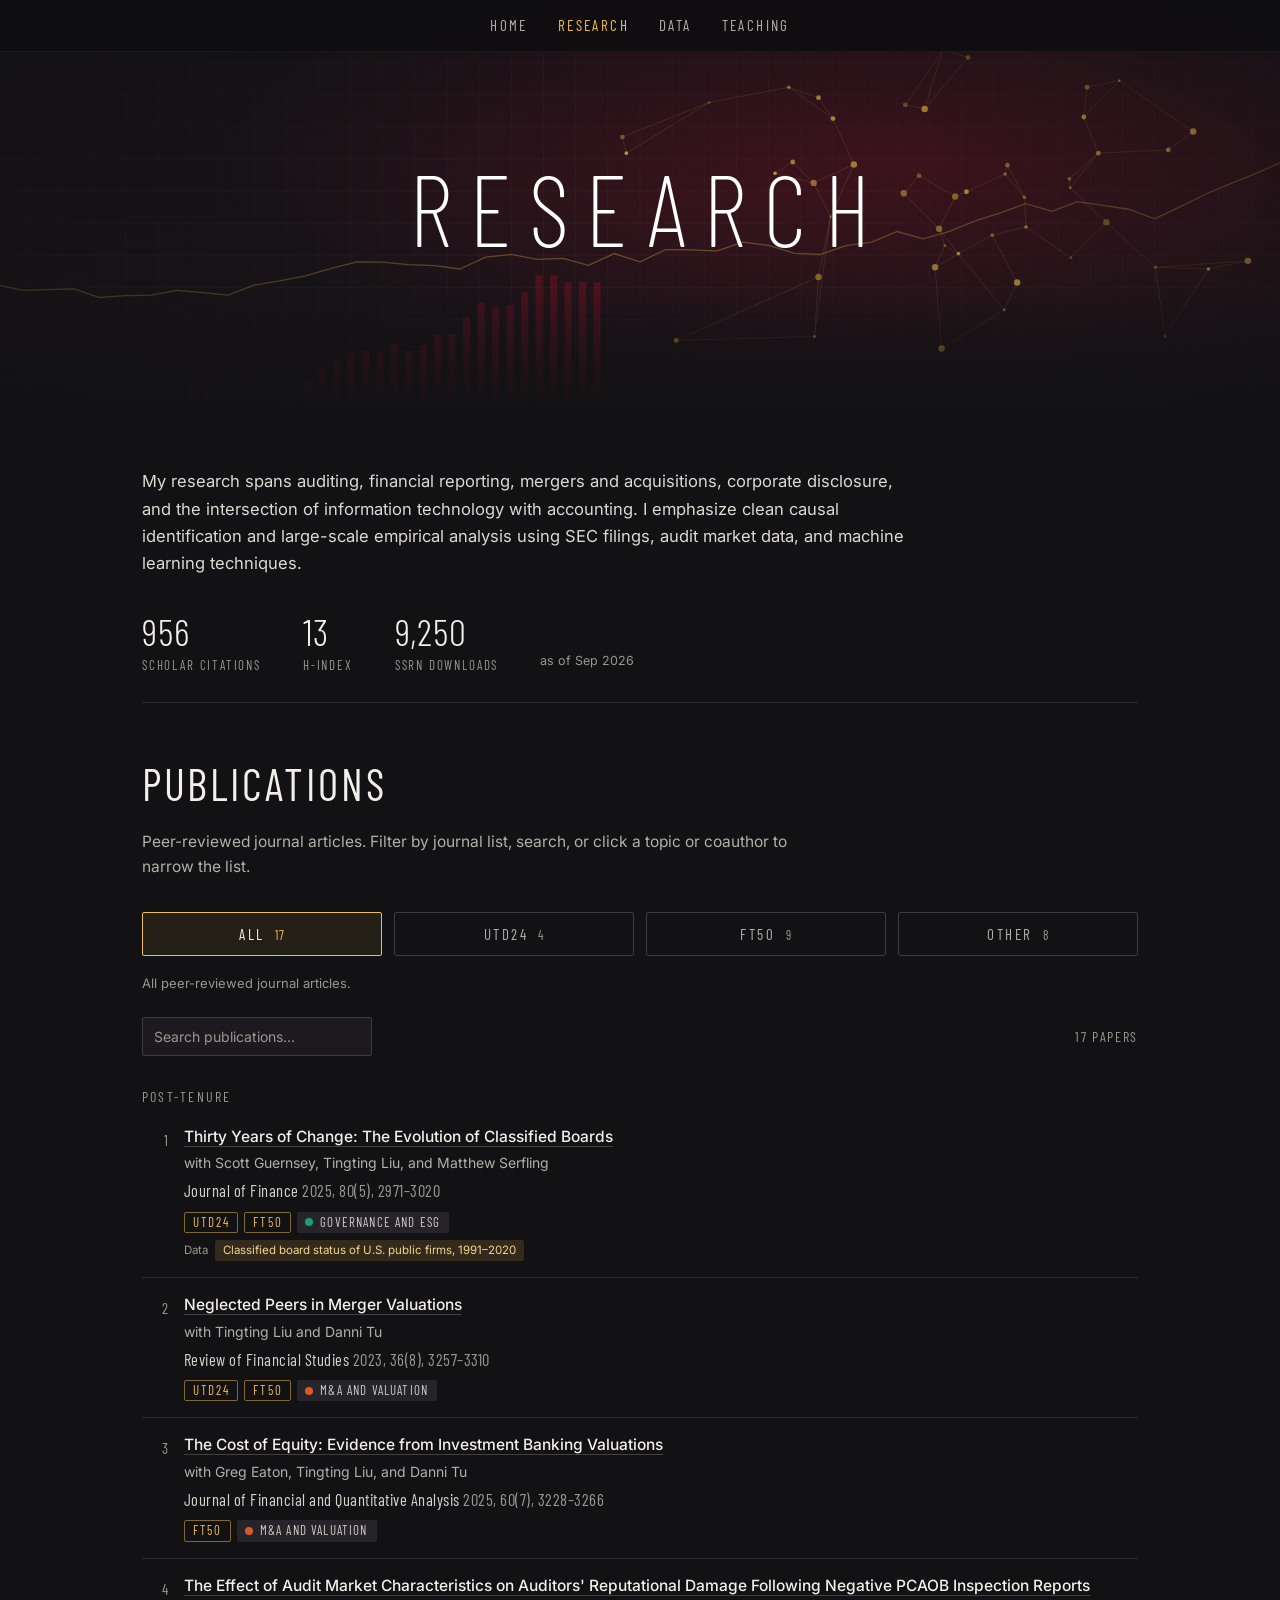
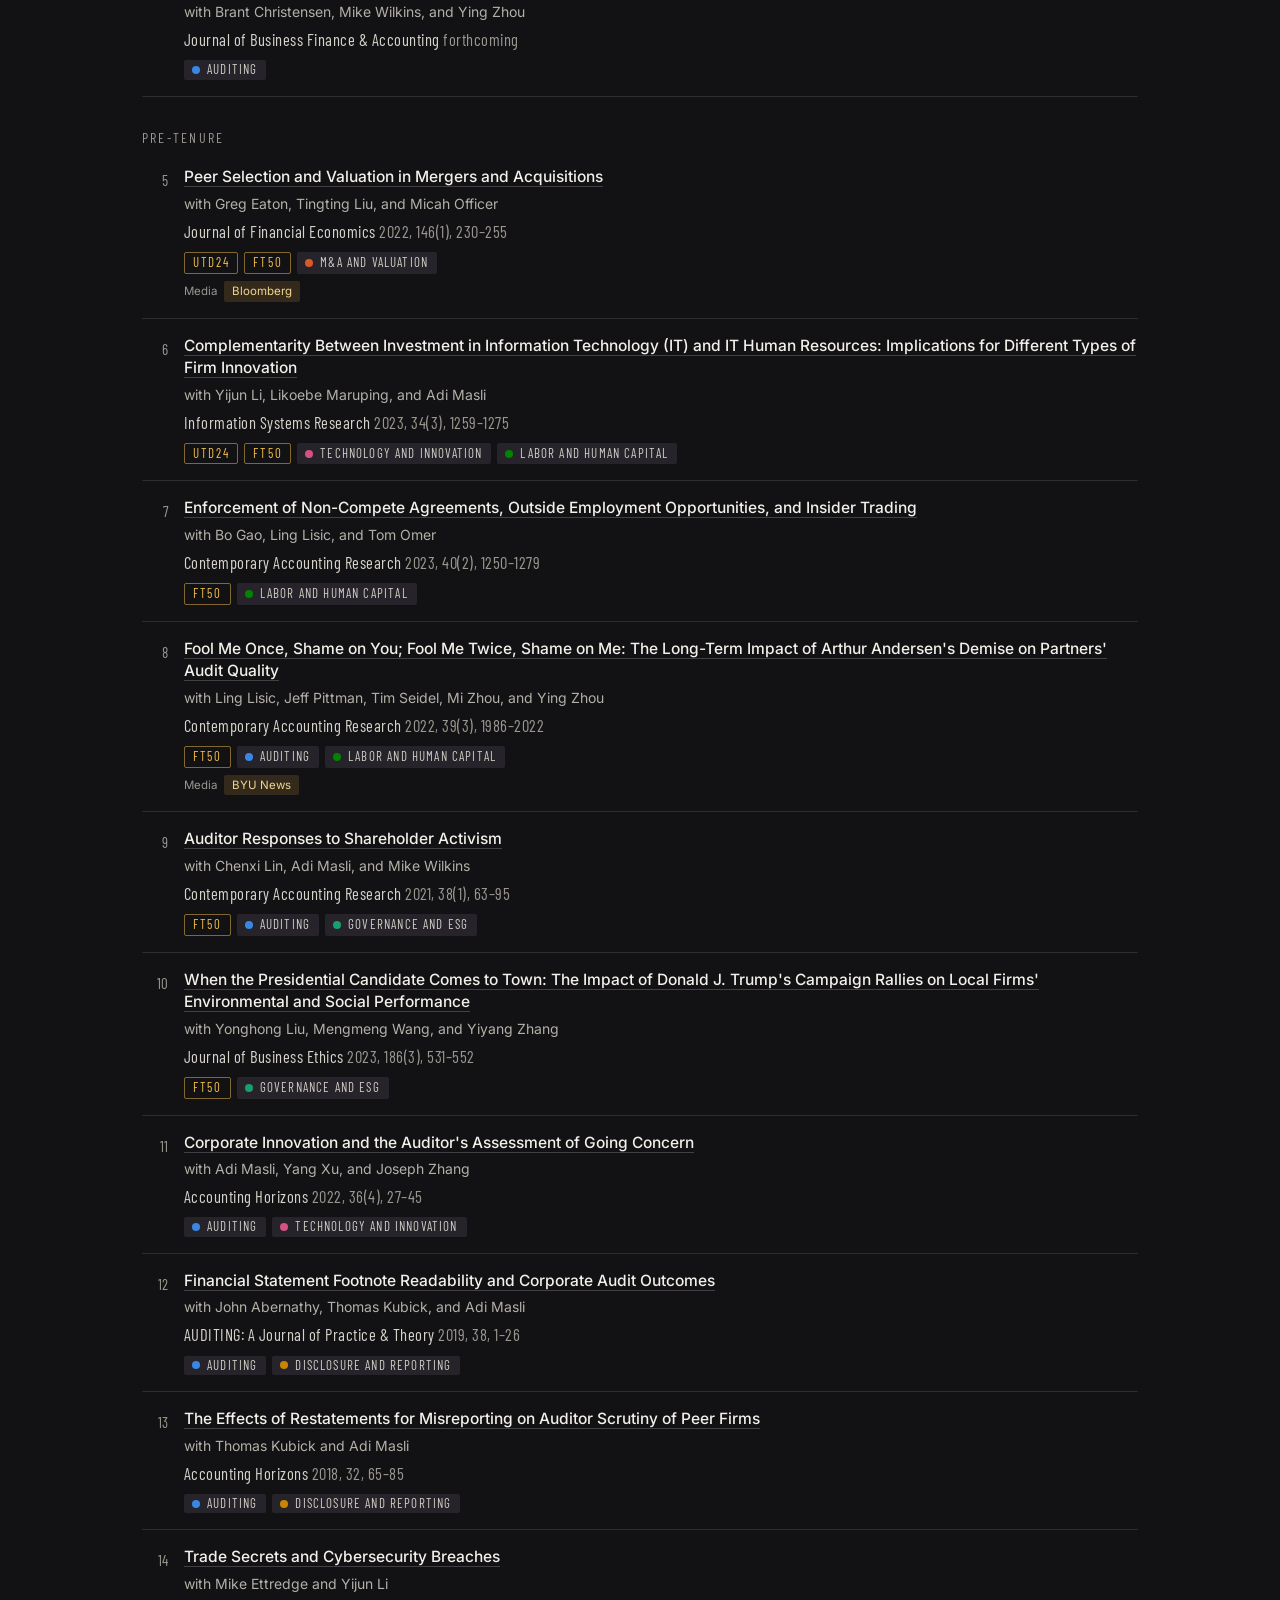
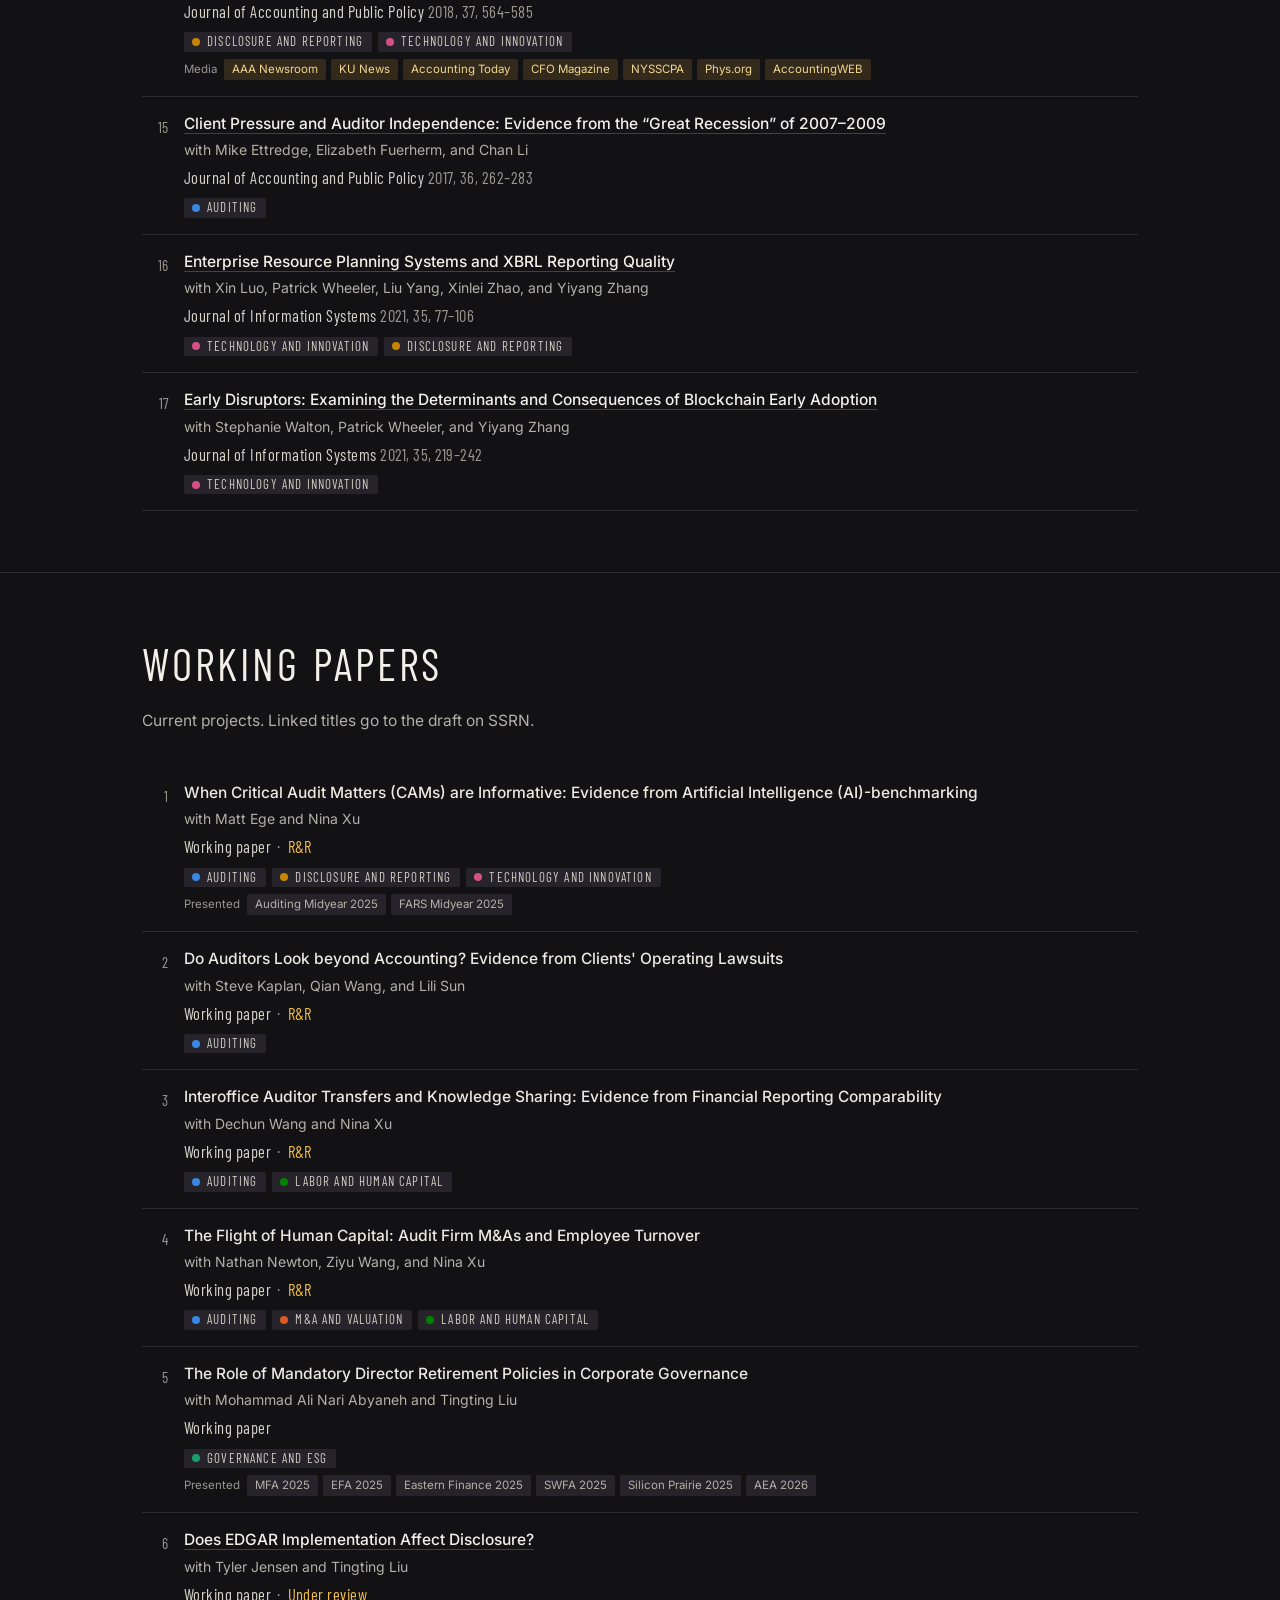
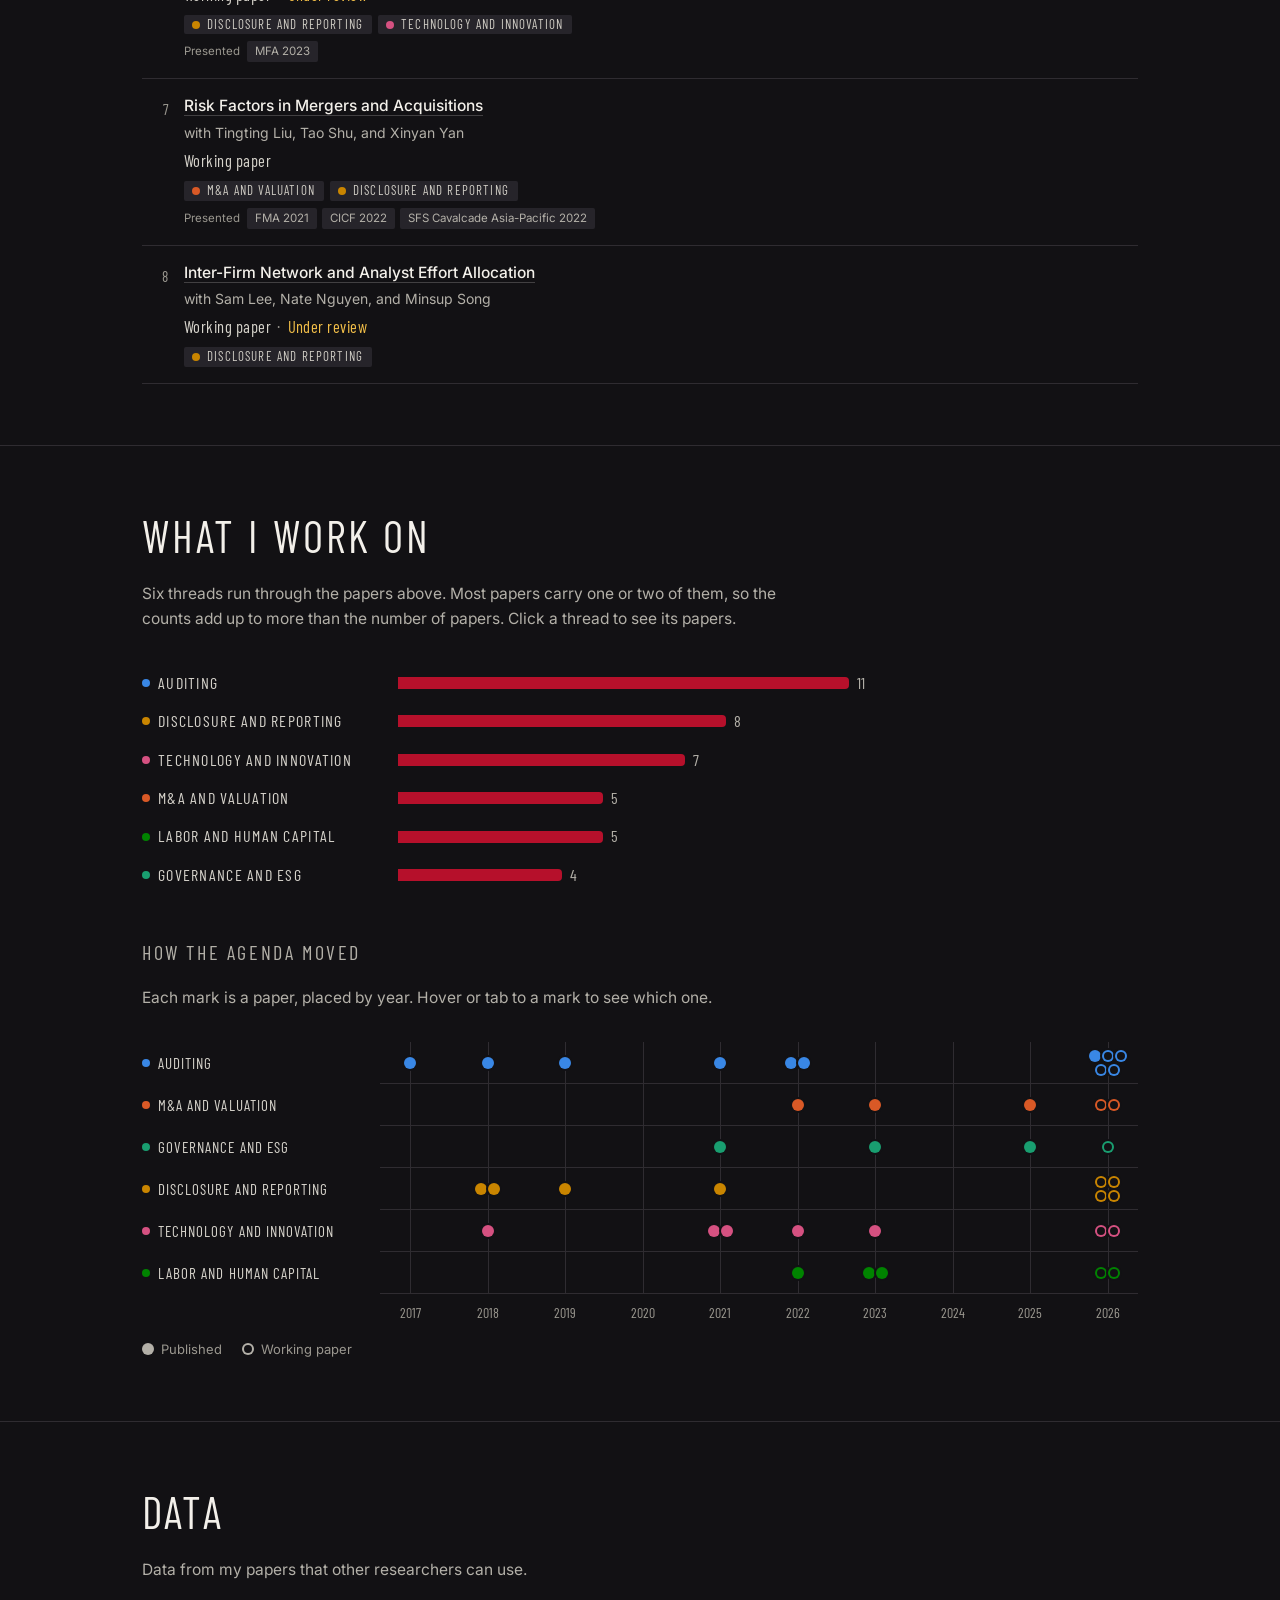
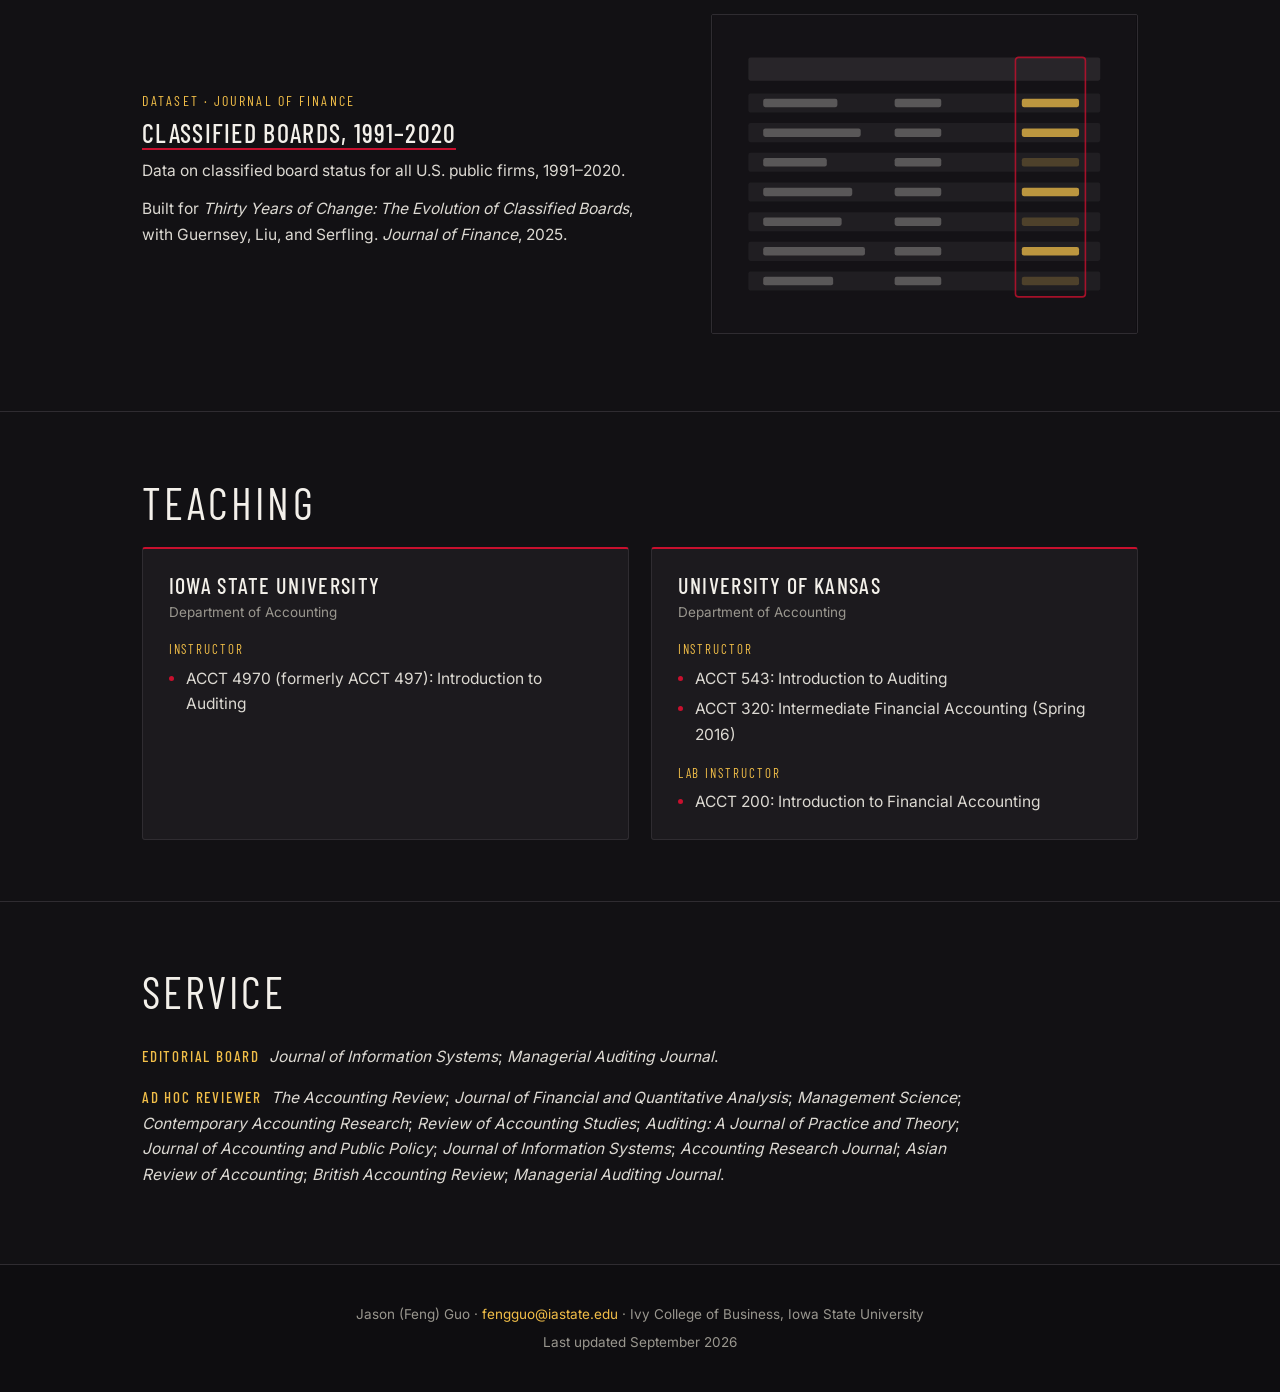
==== commit e63acbbe: "Add working papers" ====
--- a/research.html
+++ b/research.html
@@ -187,20 +187,63 @@
 <!-- ================= WORKING PAPERS ================= -->
 <section class="sec" aria-labelledby="wps-h"><div class="wrap" id="working">
   <h2 id="wps-h">Working papers</h2>
-  <p class="lede">Current drafts, with links to SSRN.</p>
+  <p class="lede">Current projects. Linked titles go to the draft on SSRN.</p>
+  <!-- To add a working paper, copy one <li class="item"> block and edit it.
+       data-topics : one or two of  audit  ma  gov  disc  tech  labor
+       data-year   : the current year (the timeline shows working papers as hollow marks)
+       Put a status such as R&R or Under review in <em class="st">...</em>, or leave it out.
+       Link the title only when the public draft is current. -->
   <ol class="papers" id="wps">
+    <li class="item" data-topics="audit disc tech" data-year="2026"><div class="bd">
+      <div class="ttl">When Critical Audit Matters (CAMs) are Informative: Evidence from Artificial Intelligence (AI)-benchmarking</div>
+      <div class="au">with <span class="co">Matt Ege</span> and <span class="co">Nina Xu</span></div>
+      <div class="ven">Working paper <em class="st">R&amp;R</em></div>
+      <div class="badges"><span class="blbl">Presented</span><span class="badge plain-b">Auditing Midyear 2025</span><span class="badge plain-b">FARS Midyear 2025</span></div>
+    </div></li>
+
+    <li class="item" data-topics="audit" data-year="2026"><div class="bd">
+      <div class="ttl">Do Auditors Look beyond Accounting? Evidence from Clients' Operating Lawsuits</div>
+      <div class="au">with <span class="co">Steve Kaplan</span>, <span class="co">Qian Wang</span>, and <span class="co">Lili Sun</span></div>
+      <div class="ven">Working paper <em class="st">R&amp;R</em></div>
+    </div></li>
+
+    <li class="item" data-topics="audit labor" data-year="2026"><div class="bd">
+      <div class="ttl">Interoffice Auditor Transfers and Knowledge Sharing: Evidence from Financial Reporting Comparability</div>
+      <div class="au">with <span class="co">Dechun Wang</span> and <span class="co">Nina Xu</span></div>
+      <div class="ven">Working paper <em class="st">R&amp;R</em></div>
+    </div></li>
+
+    <li class="item" data-topics="audit ma labor" data-year="2026"><div class="bd">
+      <div class="ttl">The Flight of Human Capital: Audit Firm M&amp;As and Employee Turnover</div>
+      <div class="au">with <span class="co">Nathan Newton</span>, <span class="co">Ziyu Wang</span>, and <span class="co">Nina Xu</span></div>
+      <div class="ven">Working paper <em class="st">R&amp;R</em></div>
+    </div></li>
+
+    <li class="item" data-topics="gov" data-year="2026"><div class="bd">
+      <div class="ttl">The Role of Mandatory Director Retirement Policies in Corporate Governance</div>
+      <div class="au">with <span class="co">Mohammad Ali Nari Abyaneh</span> and <span class="co">Tingting Liu</span></div>
+      <div class="ven">Working paper</div>
+      <div class="badges"><span class="blbl">Presented</span><span class="badge plain-b">MFA 2025</span><span class="badge plain-b">EFA 2025</span><span class="badge plain-b">Eastern Finance 2025</span><span class="badge plain-b">SWFA 2025</span><span class="badge plain-b">Silicon Prairie 2025</span><span class="badge plain-b">AEA 2026</span></div>
+    </div></li>
+
+    <li class="item" data-topics="disc tech" data-year="2026"><div class="bd">
+      <div class="ttl"><a href="https://papers.ssrn.com/sol3/papers.cfm?abstract_id=4640519">Does EDGAR Implementation Affect Disclosure?</a></div>
+      <div class="au">with <span class="co">Tyler Jensen</span> and <span class="co">Tingting Liu</span></div>
+      <div class="ven">Working paper <em class="st">Under review</em></div>
+      <div class="badges"><span class="blbl">Presented</span><span class="badge plain-b">MFA 2023</span></div>
+    </div></li>
+
     <li class="item" data-topics="ma disc" data-year="2026"><div class="bd">
-      <div class="ttl"><a href="https://papers.ssrn.com/sol3/papers.cfm?abstract_id=3746734">Downside Risks in Mergers and Acquisitions: Evidence from Acquirers' Mandatory Risk Factor Disclosure</a></div>
+      <div class="ttl"><a href="https://papers.ssrn.com/sol3/papers.cfm?abstract_id=3746734">Risk Factors in Mergers and Acquisitions</a></div>
       <div class="au">with <span class="co">Tingting Liu</span>, <span class="co">Tao Shu</span>, and <span class="co">Xinyan Yan</span></div>
-      <div class="ven">Working paper <em>2026</em></div>
+      <div class="ven">Working paper</div>
       <div class="badges"><span class="blbl">Presented</span><span class="badge plain-b">FMA 2021</span><span class="badge plain-b">CICF 2022</span><span class="badge plain-b">SFS Cavalcade Asia-Pacific 2022</span></div>
     </div></li>
 
-    <li class="item" data-topics="disc tech" data-year="2023"><div class="bd">
-      <div class="ttl"><a href="https://papers.ssrn.com/sol3/papers.cfm?abstract_id=4640519">Does EDGAR Implementation Affect Disclosure?</a></div>
-      <div class="au">with <span class="co">Tingting Liu</span> and <span class="co">Tyler Jensen</span></div>
-      <div class="ven">Working paper <em>2023</em></div>
-      <div class="badges"><span class="blbl">Presented</span><span class="badge plain-b">MFA 2023</span></div>
+    <li class="item" data-topics="disc" data-year="2026"><div class="bd">
+      <div class="ttl"><a href="https://papers.ssrn.com/sol3/papers.cfm?abstract_id=4806246">Inter-Firm Network and Analyst Effort Allocation</a></div>
+      <div class="au">with <span class="co">Sam Lee</span>, <span class="co">Nate Nguyen</span>, and <span class="co">Minsup Song</span></div>
+      <div class="ven">Working paper <em class="st">Under review</em></div>
     </div></li>
   </ol>
   <p class="empty" id="wps-empty" hidden>No working papers match. <button class="linkbtn" type="button" data-clear>Clear filters</button></p>
--- a/style.css
+++ b/style.css
@@ -191,10 +191,13 @@
 .ttl a { color: var(--heading); text-decoration: none; border-bottom: 1px solid rgba(236, 233, 226, .22); }
 .ttl a:hover { color: var(--gold); border-color: var(--gold); }
 .au { color: var(--text-2); font-size: 14px; margin-top: 3px; }
+.au .co { white-space: nowrap; }
 .au .co[role="button"] { cursor: pointer; border-bottom: 1px dotted transparent; }
 .au .co[role="button"]:hover, .au .co[role="button"]:focus-visible { color: var(--text); border-bottom-color: var(--gold); }
 .ven { font-family: var(--disp); font-size: 16.5px; letter-spacing: .03em; color: #d6d3cb; margin-top: 3px; }
 .ven em { font-style: normal; color: var(--text-3); }
+.ven em.st { color: var(--gold); }
+.ven em.st::before { content: "\00b7"; color: var(--text-3); margin: 0 .45em 0 .1em; }
 .marks { margin-top: 7px; display: flex; flex-wrap: wrap; gap: 6px; }
 .mark, .tag { font-family: var(--disp); font-size: 13px; line-height: 1.5; border-radius: 2px; cursor: pointer; }
 .mark { letter-spacing: .13em; padding: 0 8px; border: 1px solid rgba(241, 190, 72, .5); background: none; color: var(--gold); }
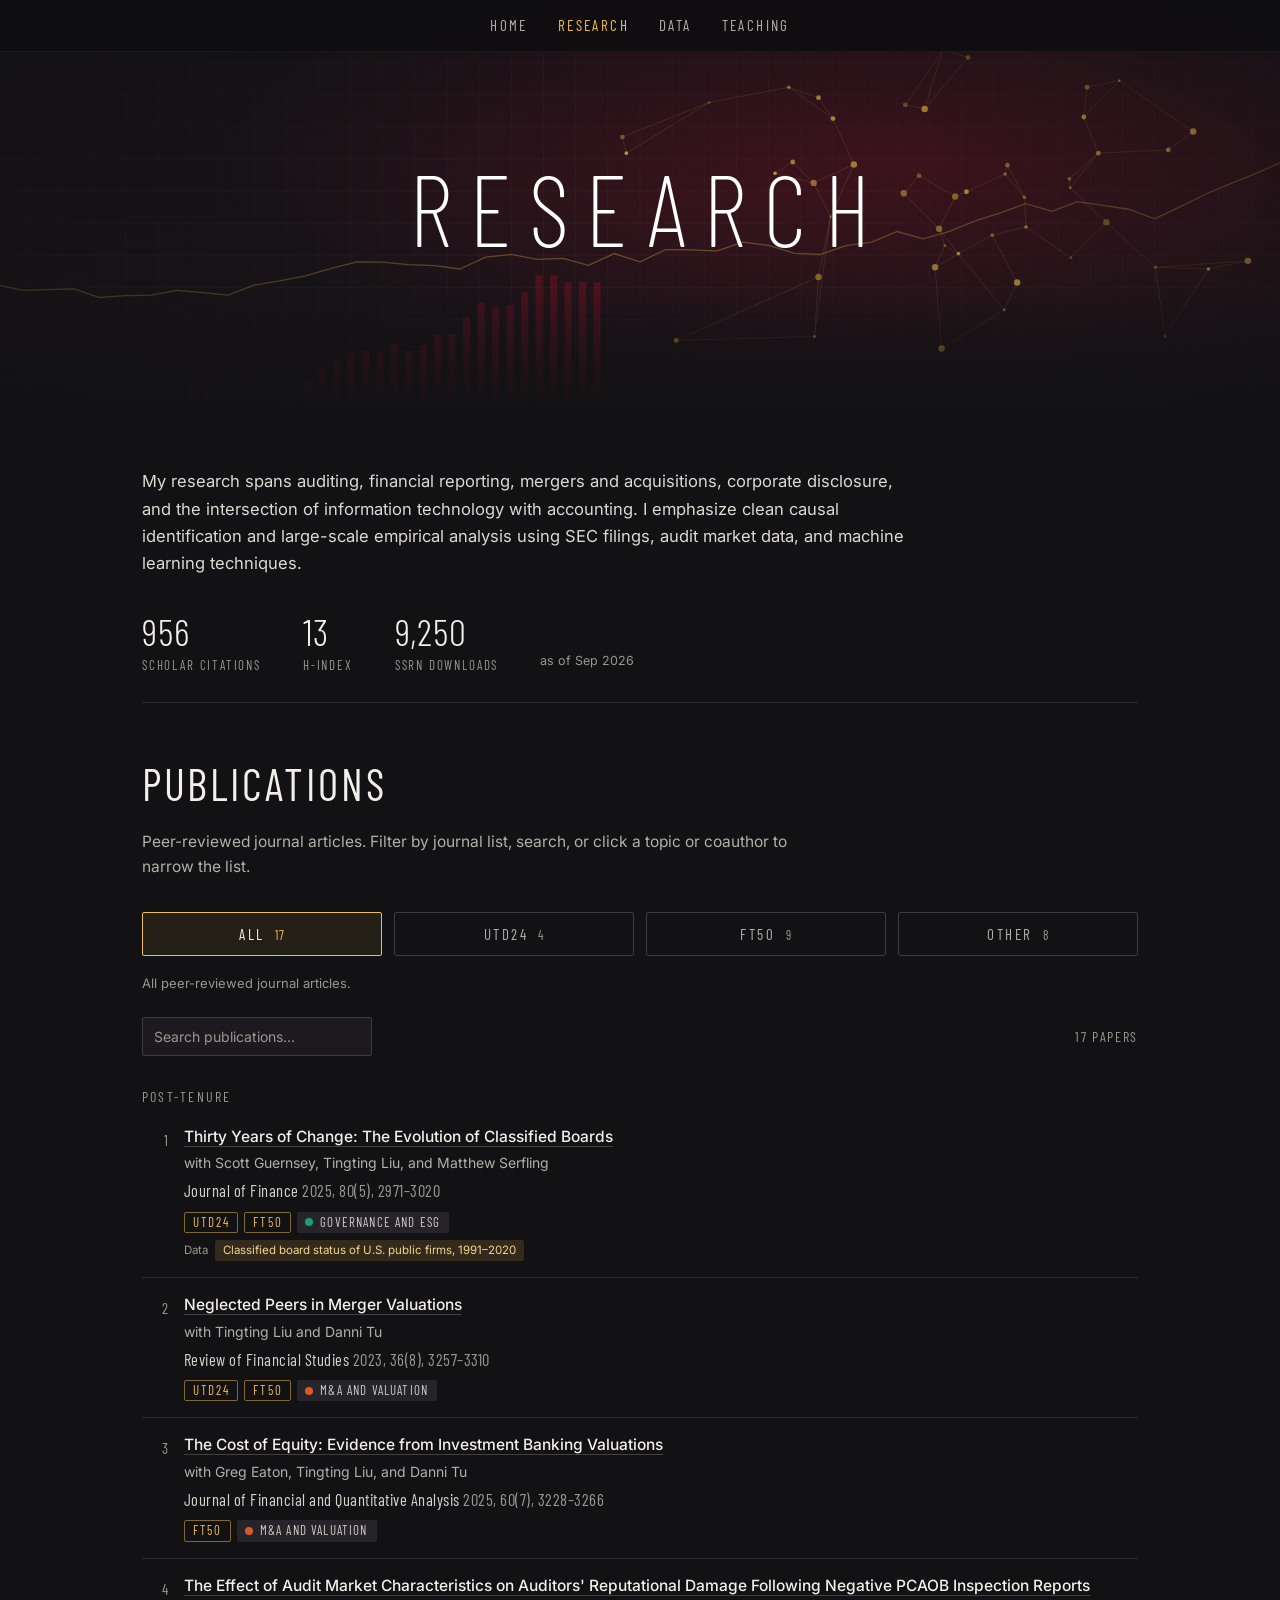
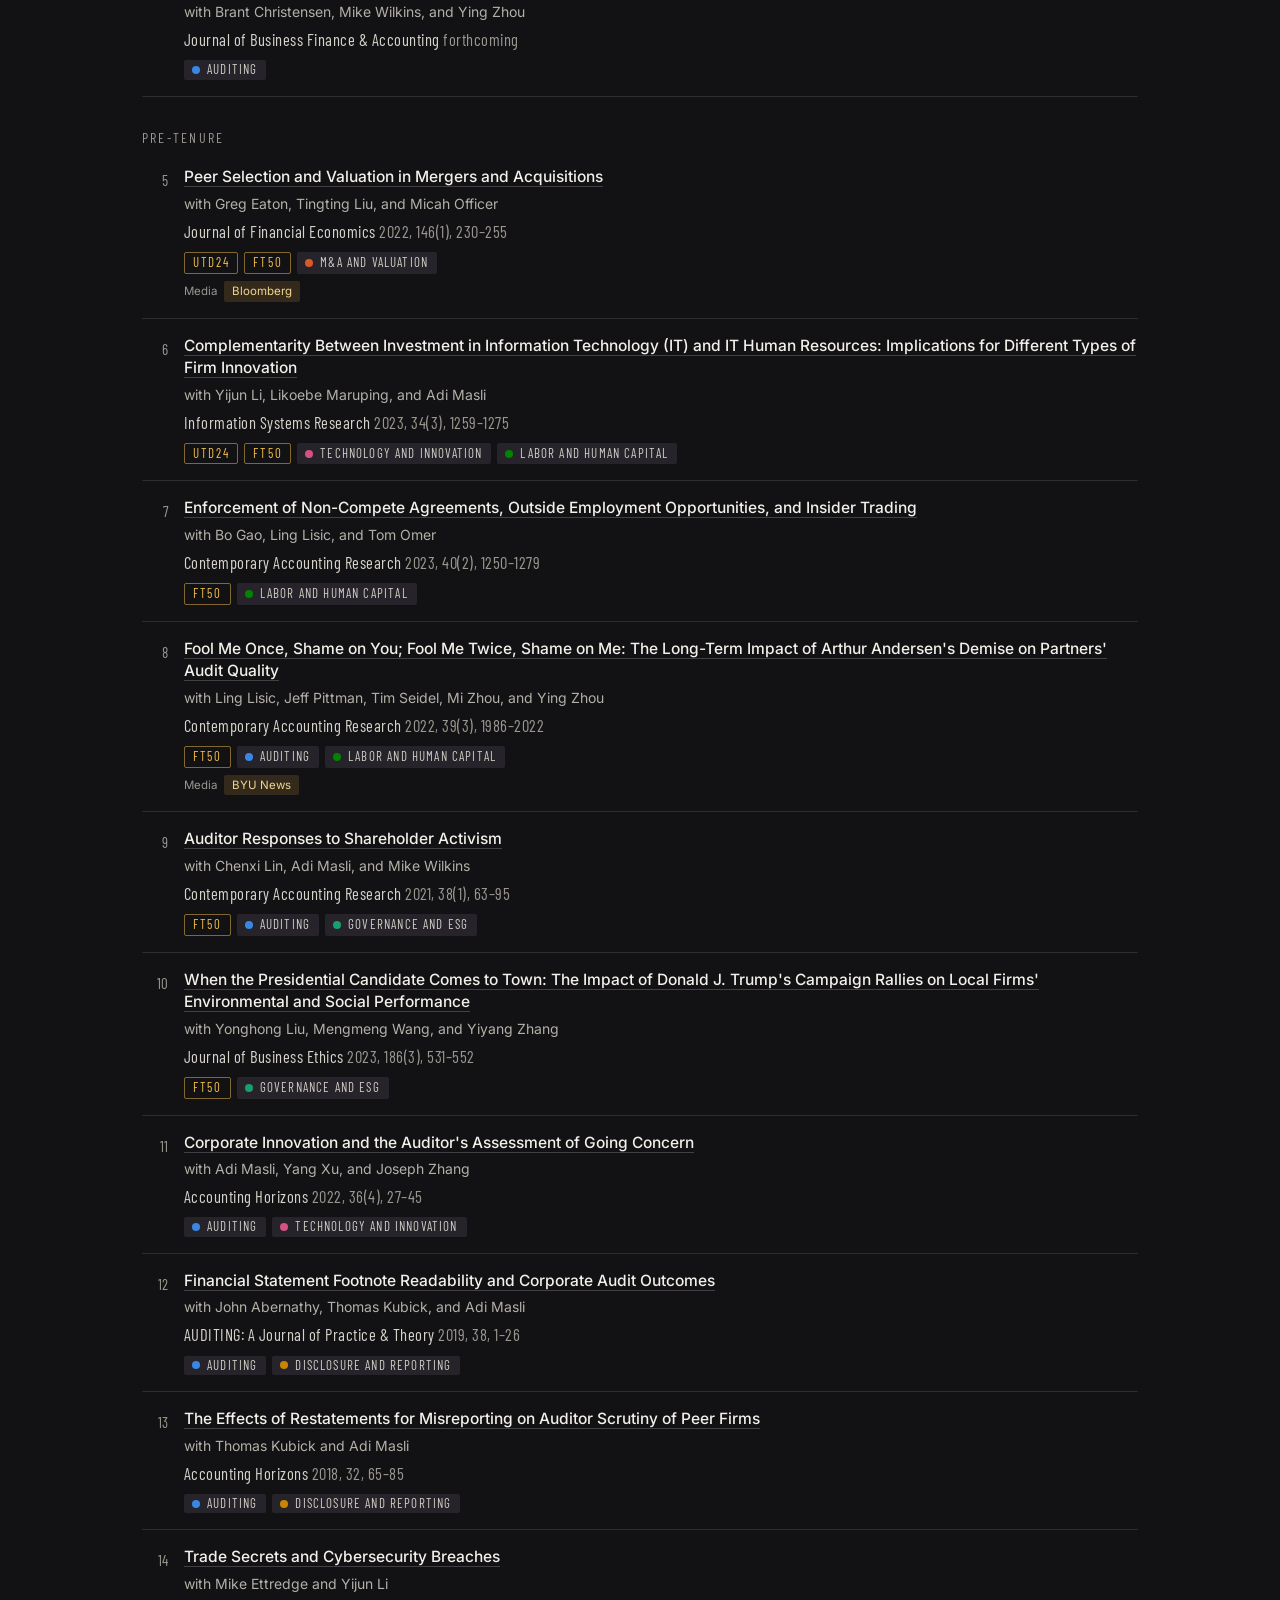
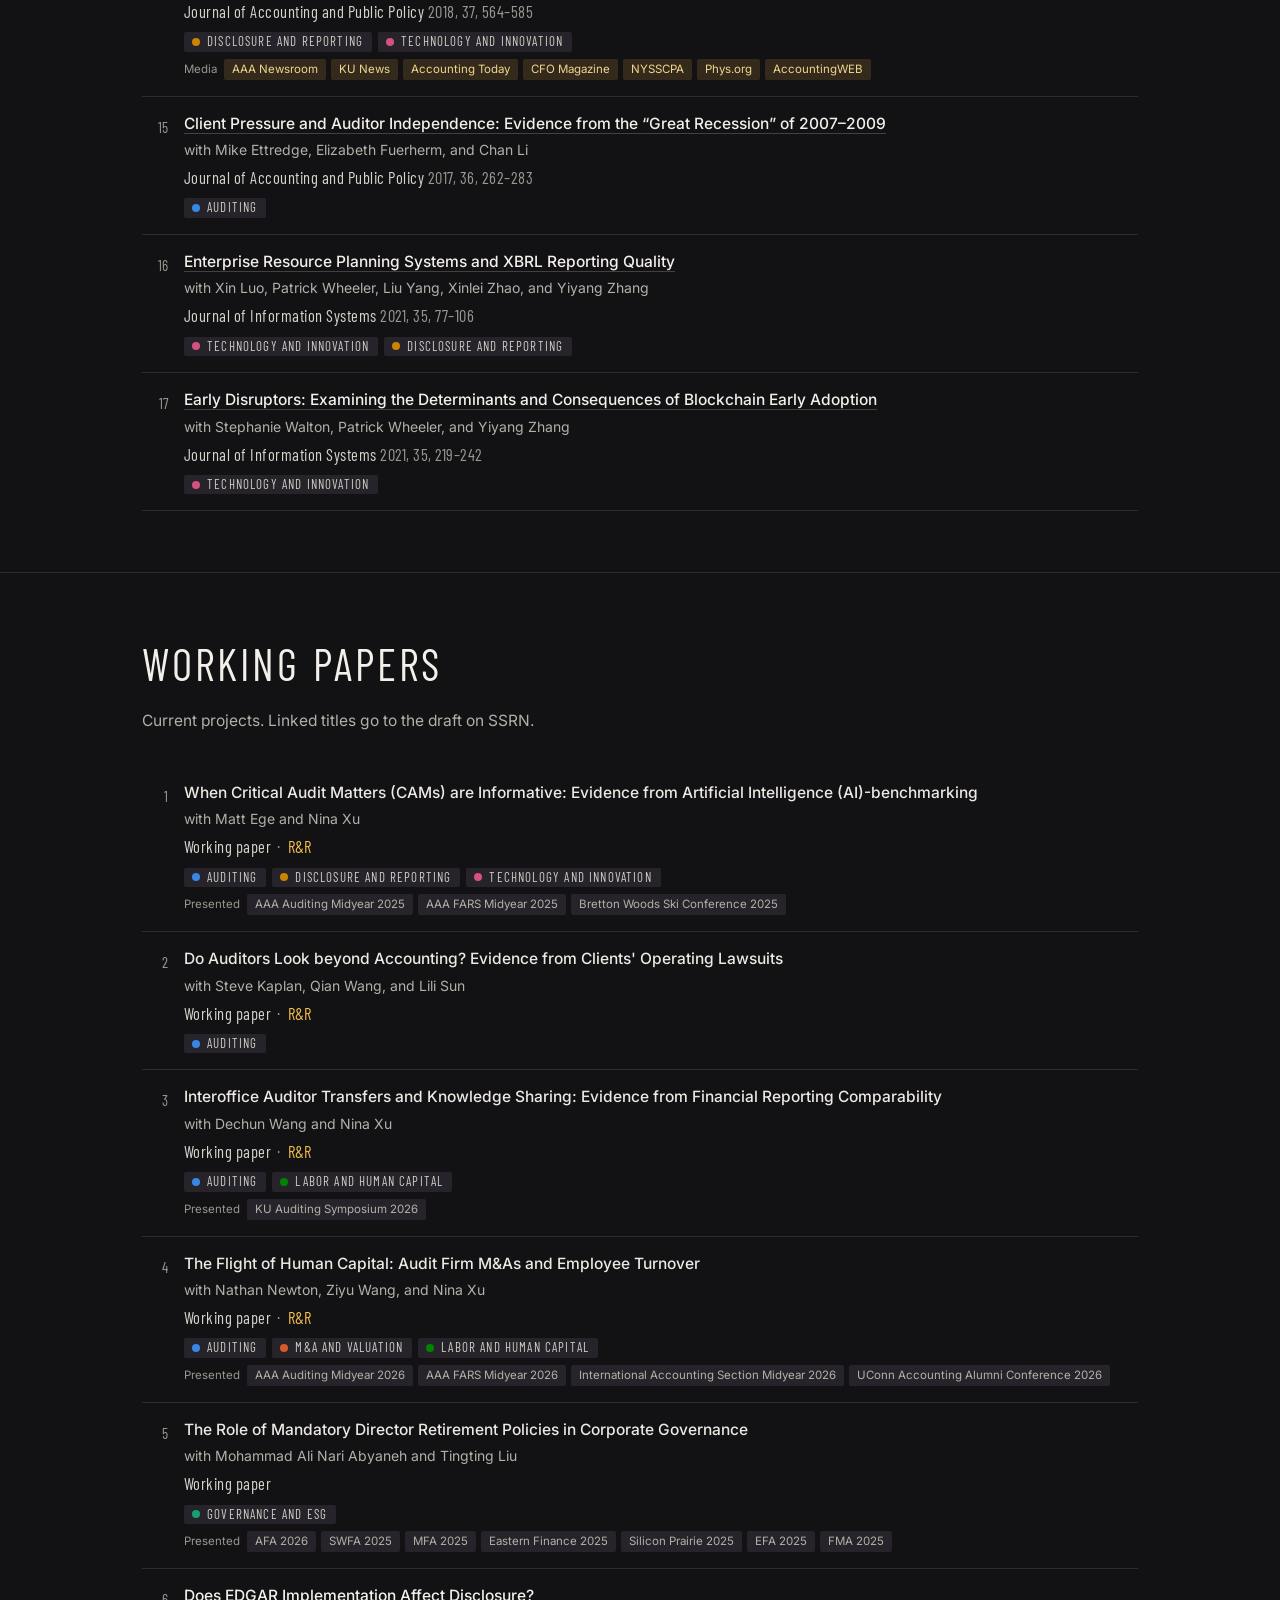
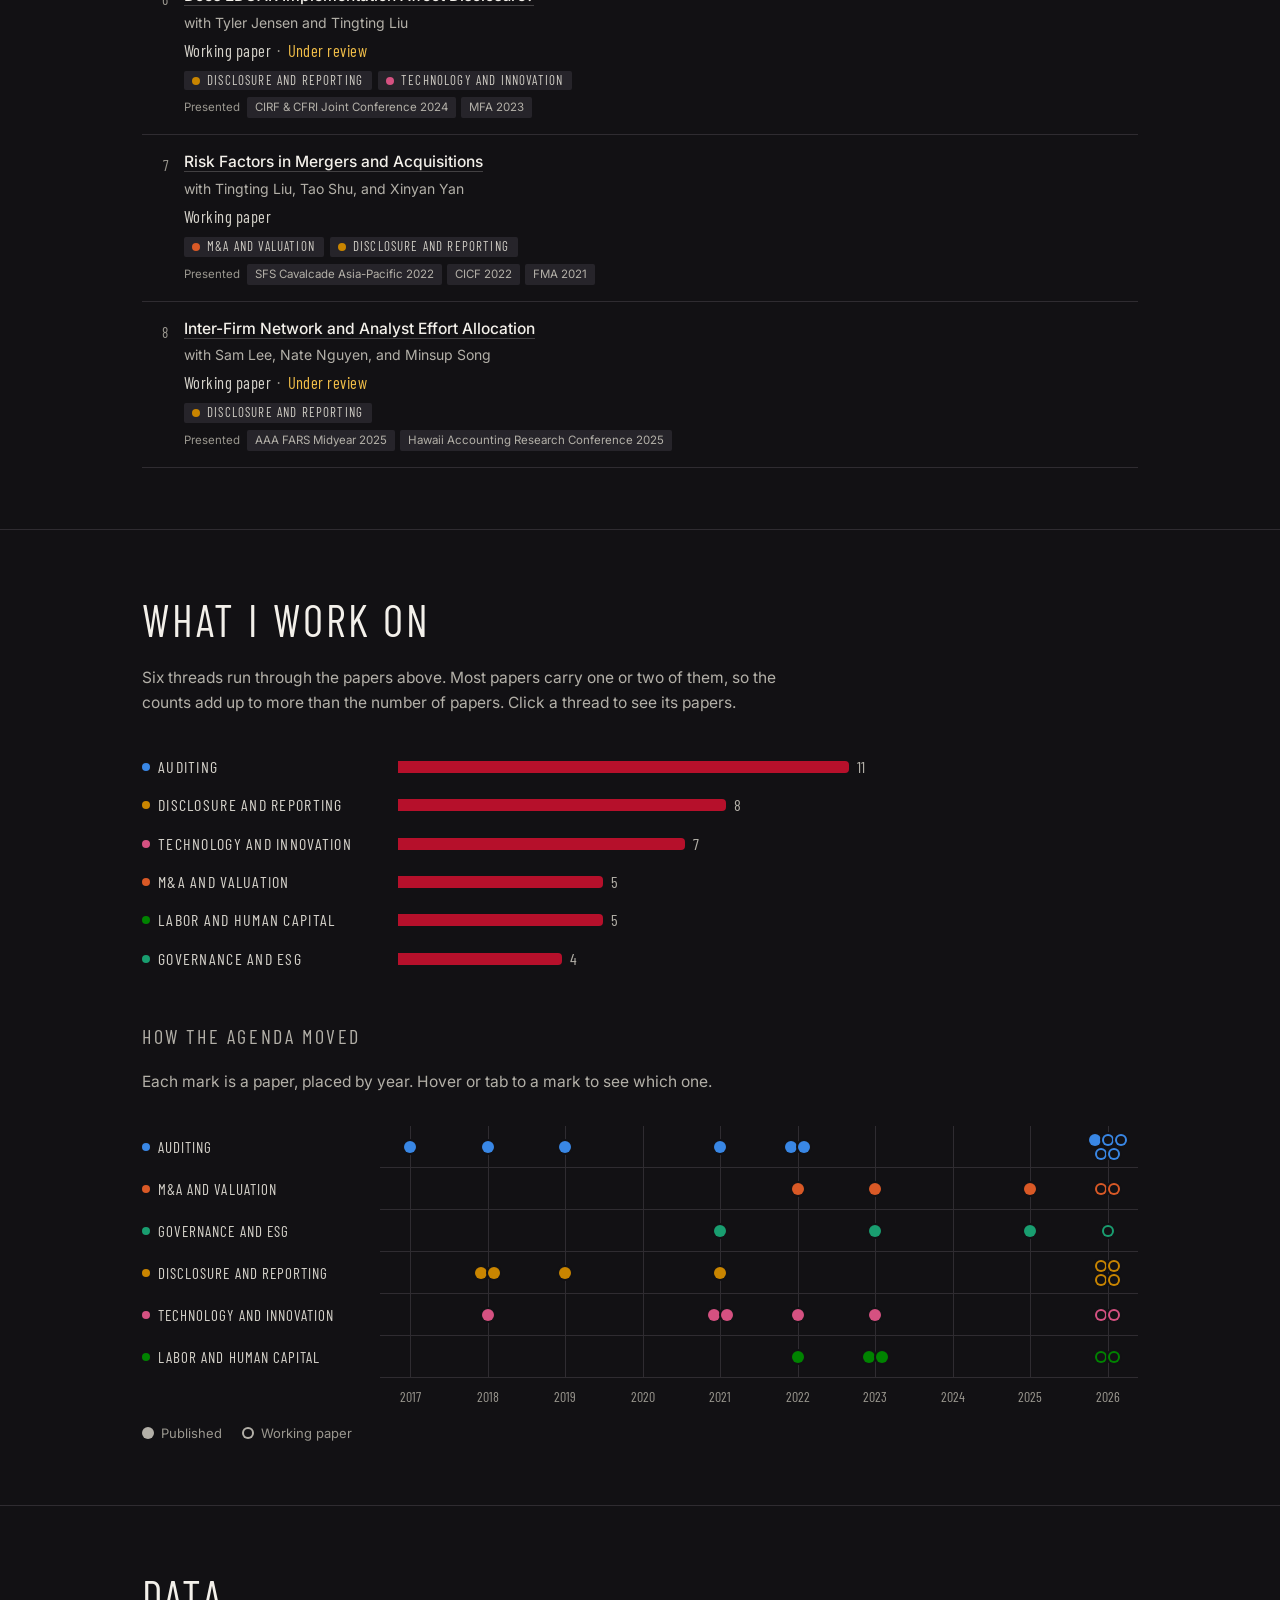
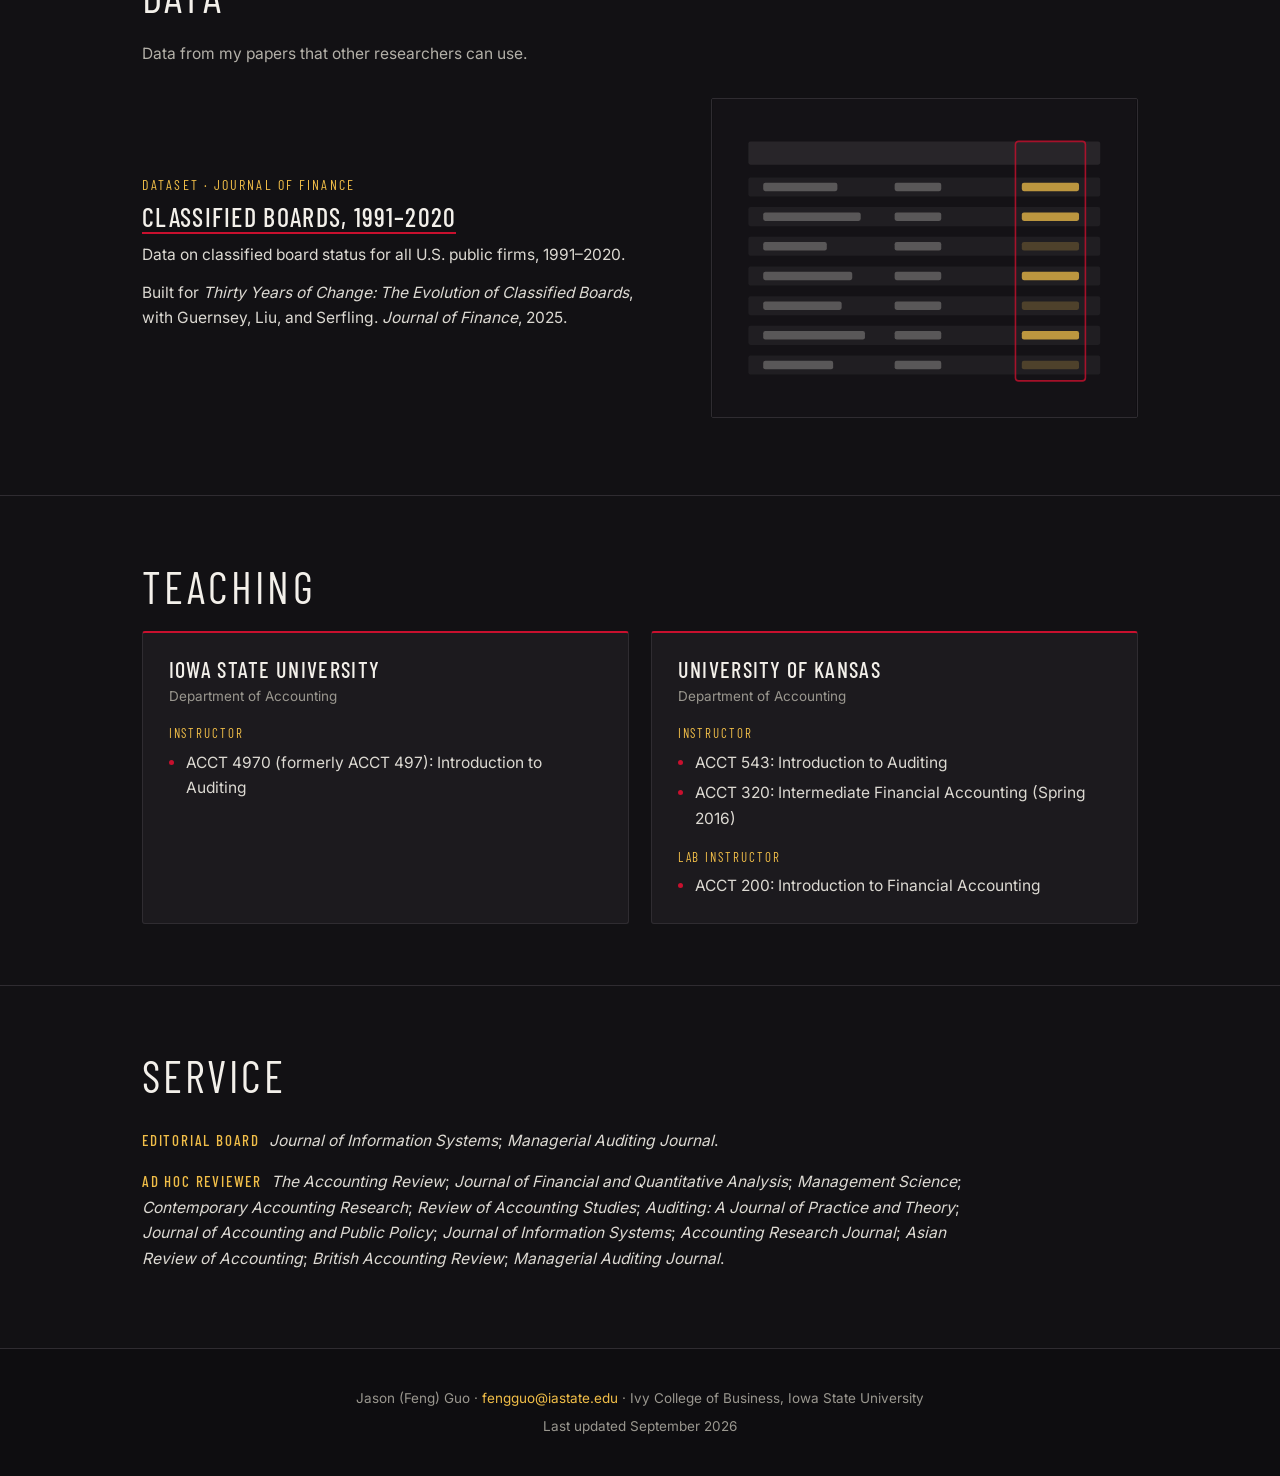
==== commit 6a201f4d: "Add conference presentations" ====
--- a/research.html
+++ b/research.html
@@ -198,7 +198,7 @@
       <div class="ttl">When Critical Audit Matters (CAMs) are Informative: Evidence from Artificial Intelligence (AI)-benchmarking</div>
       <div class="au">with <span class="co">Matt Ege</span> and <span class="co">Nina Xu</span></div>
       <div class="ven">Working paper <em class="st">R&amp;R</em></div>
-      <div class="badges"><span class="blbl">Presented</span><span class="badge plain-b">Auditing Midyear 2025</span><span class="badge plain-b">FARS Midyear 2025</span></div>
+      <div class="badges"><span class="blbl">Presented</span><span class="badge plain-b">AAA Auditing Midyear 2025</span><span class="badge plain-b">AAA FARS Midyear 2025</span><span class="badge plain-b">Bretton Woods Ski Conference 2025</span></div>
     </div></li>
 
     <li class="item" data-topics="audit" data-year="2026"><div class="bd">
@@ -211,39 +211,42 @@
       <div class="ttl">Interoffice Auditor Transfers and Knowledge Sharing: Evidence from Financial Reporting Comparability</div>
       <div class="au">with <span class="co">Dechun Wang</span> and <span class="co">Nina Xu</span></div>
       <div class="ven">Working paper <em class="st">R&amp;R</em></div>
+      <div class="badges"><span class="blbl">Presented</span><span class="badge plain-b">KU Auditing Symposium 2026</span></div>
     </div></li>
 
     <li class="item" data-topics="audit ma labor" data-year="2026"><div class="bd">
       <div class="ttl">The Flight of Human Capital: Audit Firm M&amp;As and Employee Turnover</div>
       <div class="au">with <span class="co">Nathan Newton</span>, <span class="co">Ziyu Wang</span>, and <span class="co">Nina Xu</span></div>
       <div class="ven">Working paper <em class="st">R&amp;R</em></div>
+      <div class="badges"><span class="blbl">Presented</span><span class="badge plain-b">AAA Auditing Midyear 2026</span><span class="badge plain-b">AAA FARS Midyear 2026</span><span class="badge plain-b">International Accounting Section Midyear 2026</span><span class="badge plain-b">UConn Accounting Alumni Conference 2026</span></div>
     </div></li>
 
     <li class="item" data-topics="gov" data-year="2026"><div class="bd">
       <div class="ttl">The Role of Mandatory Director Retirement Policies in Corporate Governance</div>
       <div class="au">with <span class="co">Mohammad Ali Nari Abyaneh</span> and <span class="co">Tingting Liu</span></div>
       <div class="ven">Working paper</div>
-      <div class="badges"><span class="blbl">Presented</span><span class="badge plain-b">MFA 2025</span><span class="badge plain-b">EFA 2025</span><span class="badge plain-b">Eastern Finance 2025</span><span class="badge plain-b">SWFA 2025</span><span class="badge plain-b">Silicon Prairie 2025</span><span class="badge plain-b">AEA 2026</span></div>
+      <div class="badges"><span class="blbl">Presented</span><span class="badge plain-b">AFA 2026</span><span class="badge plain-b">SWFA 2025</span><span class="badge plain-b">MFA 2025</span><span class="badge plain-b">Eastern Finance 2025</span><span class="badge plain-b">Silicon Prairie 2025</span><span class="badge plain-b">EFA 2025</span><span class="badge plain-b">FMA 2025</span></div>
     </div></li>
 
     <li class="item" data-topics="disc tech" data-year="2026"><div class="bd">
       <div class="ttl"><a href="https://papers.ssrn.com/sol3/papers.cfm?abstract_id=4640519">Does EDGAR Implementation Affect Disclosure?</a></div>
       <div class="au">with <span class="co">Tyler Jensen</span> and <span class="co">Tingting Liu</span></div>
       <div class="ven">Working paper <em class="st">Under review</em></div>
-      <div class="badges"><span class="blbl">Presented</span><span class="badge plain-b">MFA 2023</span></div>
+      <div class="badges"><span class="blbl">Presented</span><span class="badge plain-b">CIRF &amp; CFRI Joint Conference 2024</span><span class="badge plain-b">MFA 2023</span></div>
     </div></li>
 
     <li class="item" data-topics="ma disc" data-year="2026"><div class="bd">
       <div class="ttl"><a href="https://papers.ssrn.com/sol3/papers.cfm?abstract_id=3746734">Risk Factors in Mergers and Acquisitions</a></div>
       <div class="au">with <span class="co">Tingting Liu</span>, <span class="co">Tao Shu</span>, and <span class="co">Xinyan Yan</span></div>
       <div class="ven">Working paper</div>
-      <div class="badges"><span class="blbl">Presented</span><span class="badge plain-b">FMA 2021</span><span class="badge plain-b">CICF 2022</span><span class="badge plain-b">SFS Cavalcade Asia-Pacific 2022</span></div>
+      <div class="badges"><span class="blbl">Presented</span><span class="badge plain-b">SFS Cavalcade Asia-Pacific 2022</span><span class="badge plain-b">CICF 2022</span><span class="badge plain-b">FMA 2021</span></div>
     </div></li>
 
     <li class="item" data-topics="disc" data-year="2026"><div class="bd">
       <div class="ttl"><a href="https://papers.ssrn.com/sol3/papers.cfm?abstract_id=4806246">Inter-Firm Network and Analyst Effort Allocation</a></div>
       <div class="au">with <span class="co">Sam Lee</span>, <span class="co">Nate Nguyen</span>, and <span class="co">Minsup Song</span></div>
       <div class="ven">Working paper <em class="st">Under review</em></div>
+      <div class="badges"><span class="blbl">Presented</span><span class="badge plain-b">AAA FARS Midyear 2025</span><span class="badge plain-b">Hawaii Accounting Research Conference 2025</span></div>
     </div></li>
   </ol>
   <p class="empty" id="wps-empty" hidden>No working papers match. <button class="linkbtn" type="button" data-clear>Clear filters</button></p>
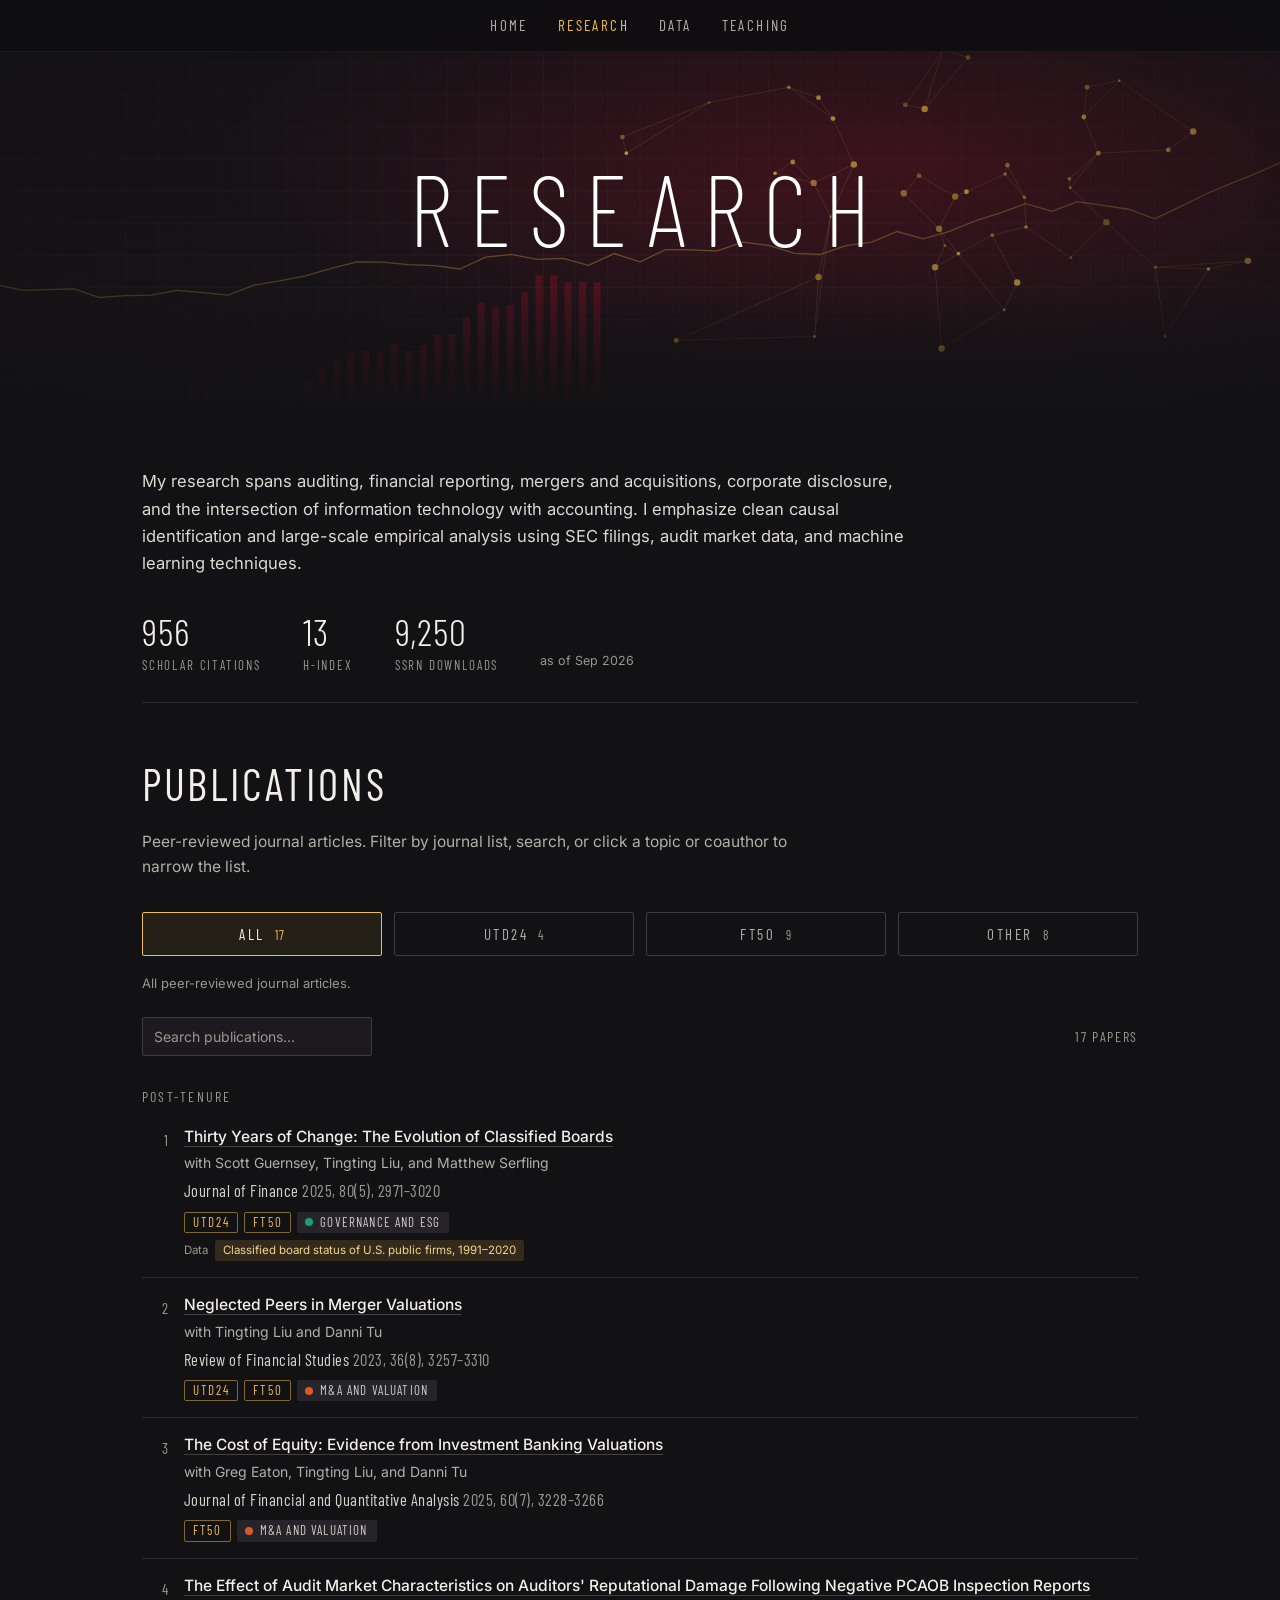
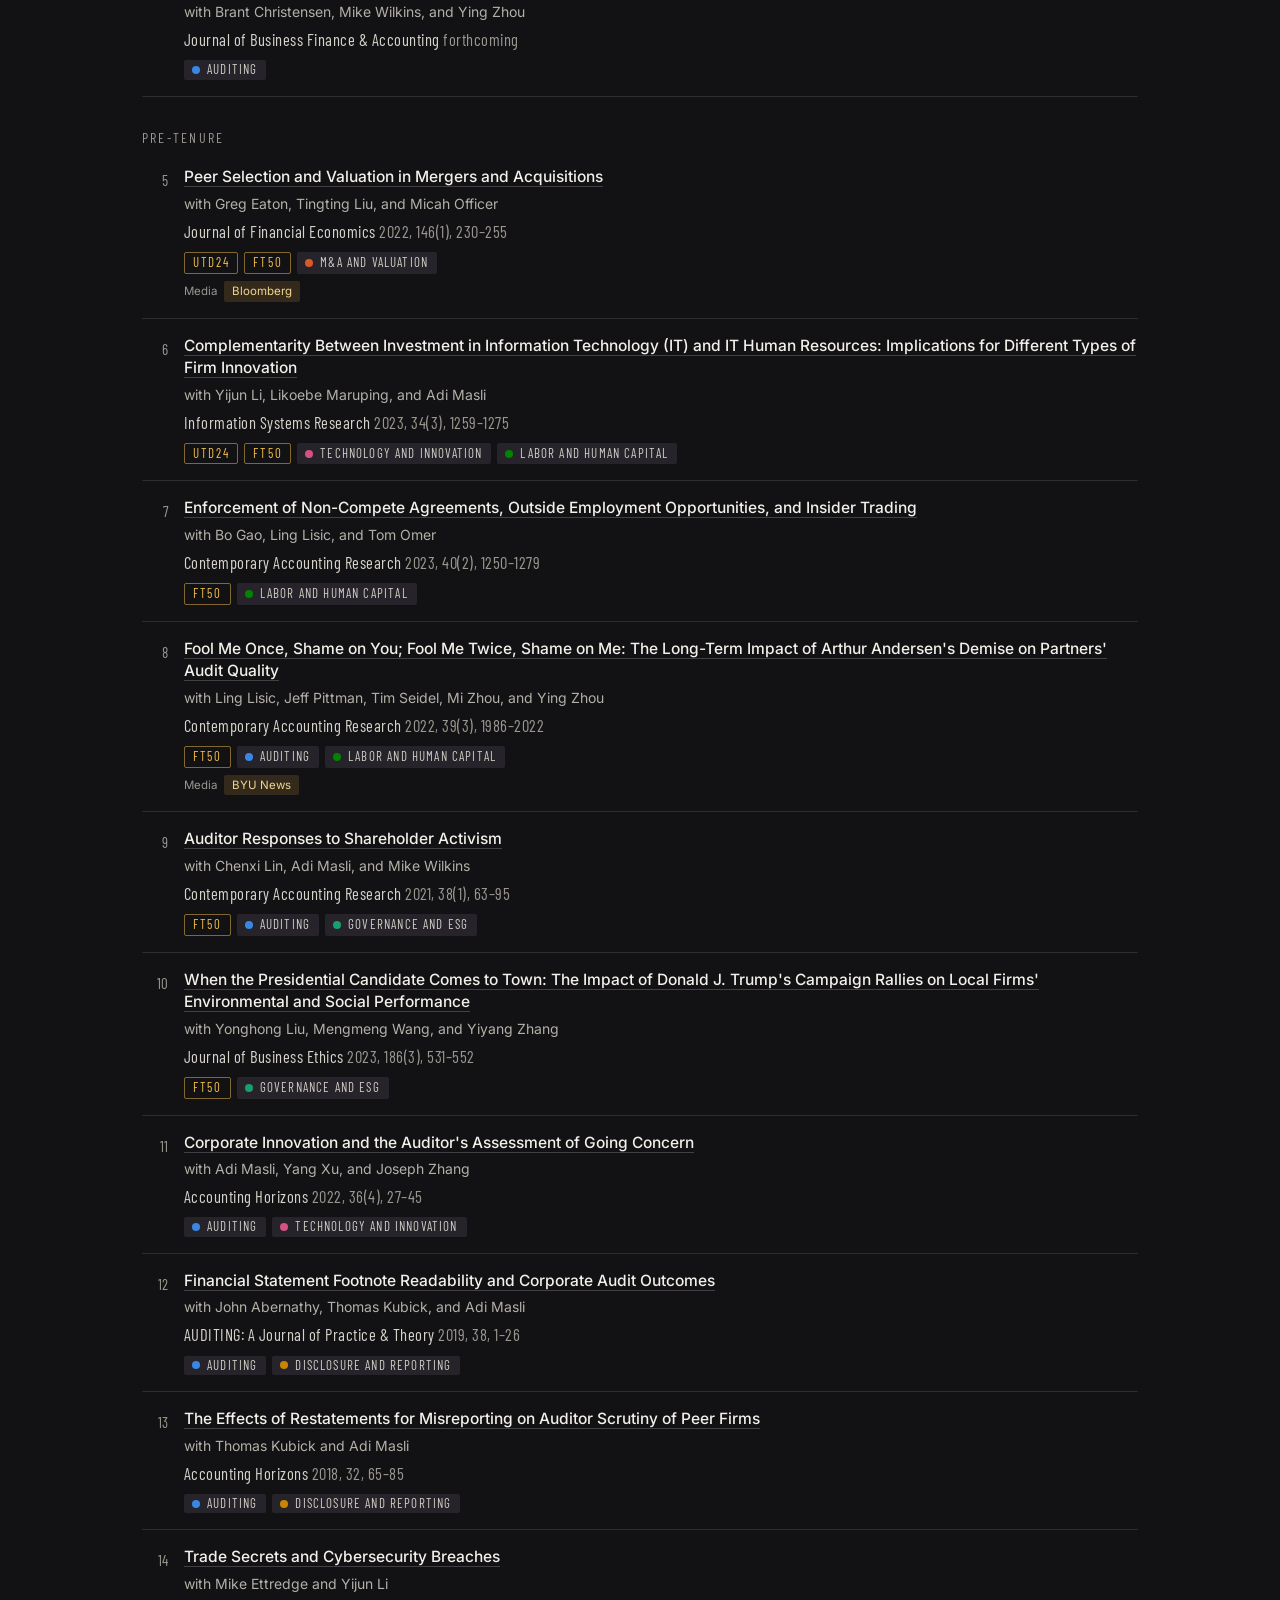
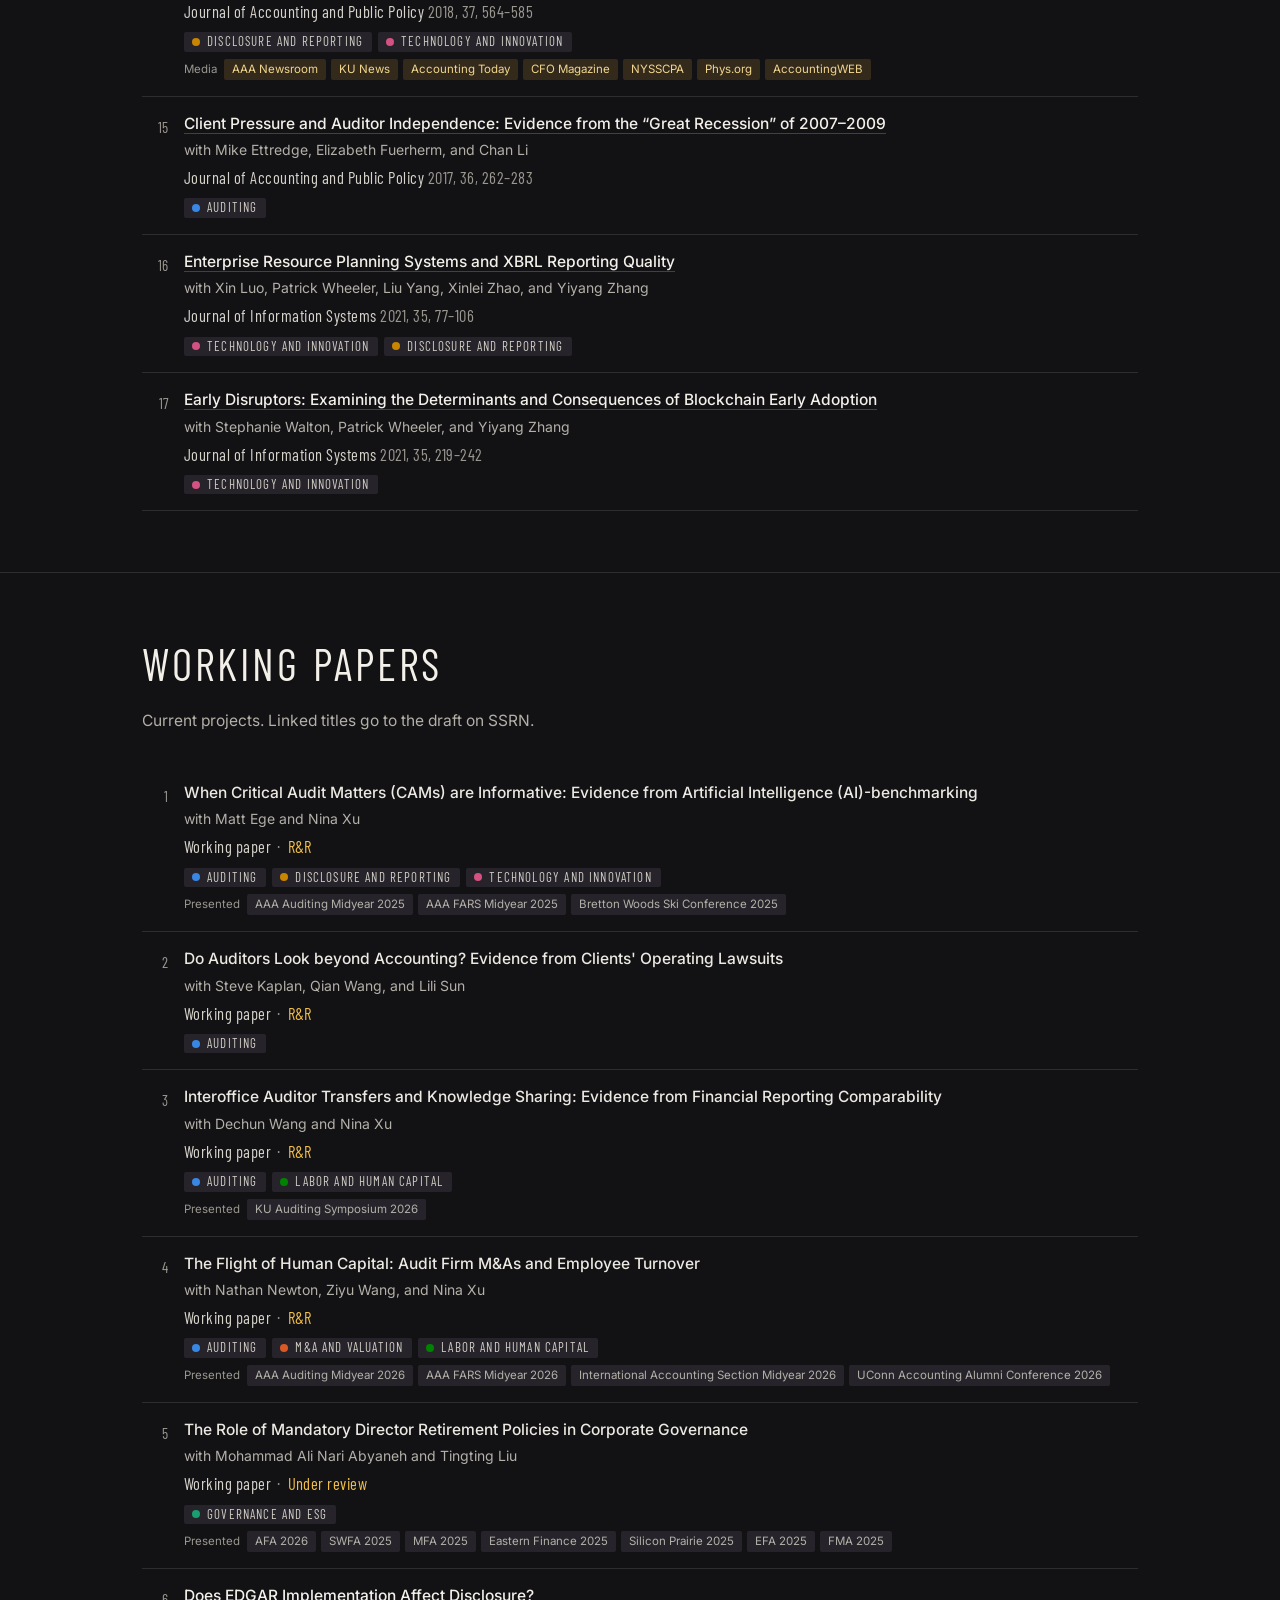
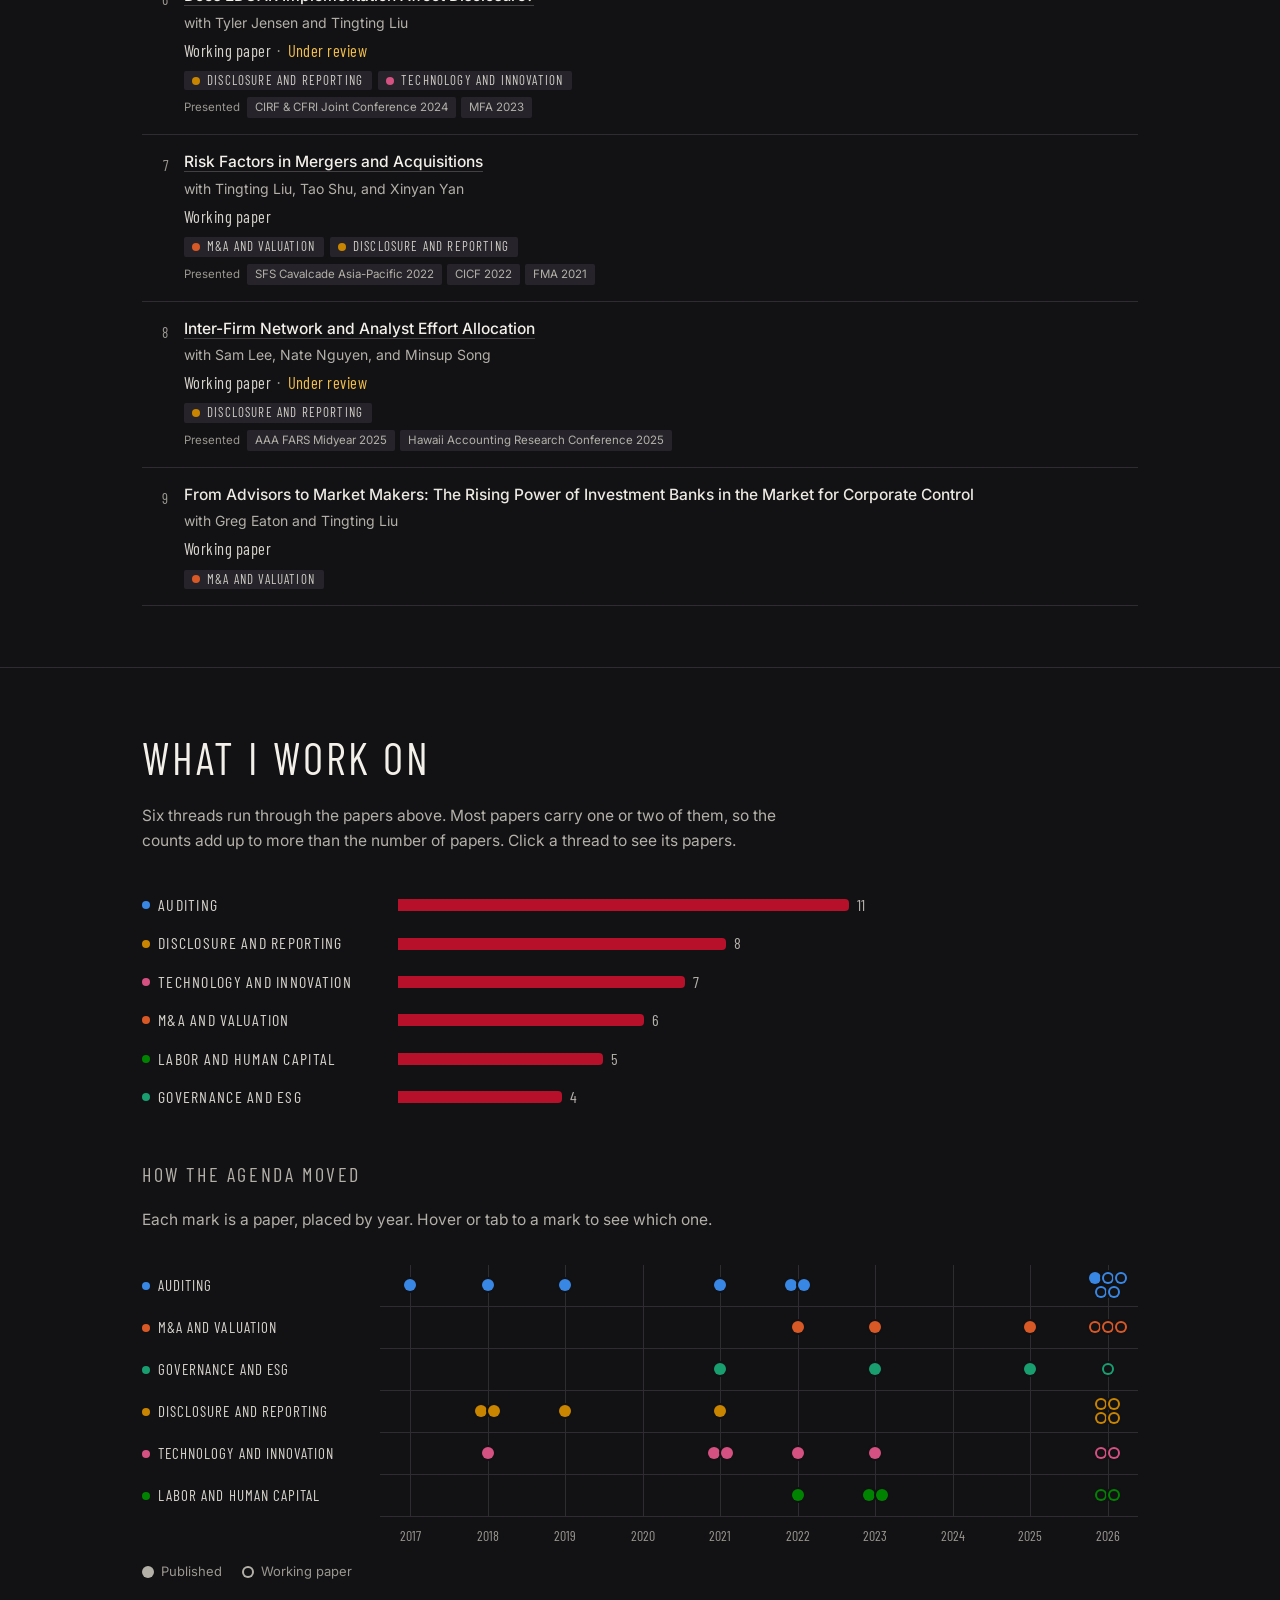
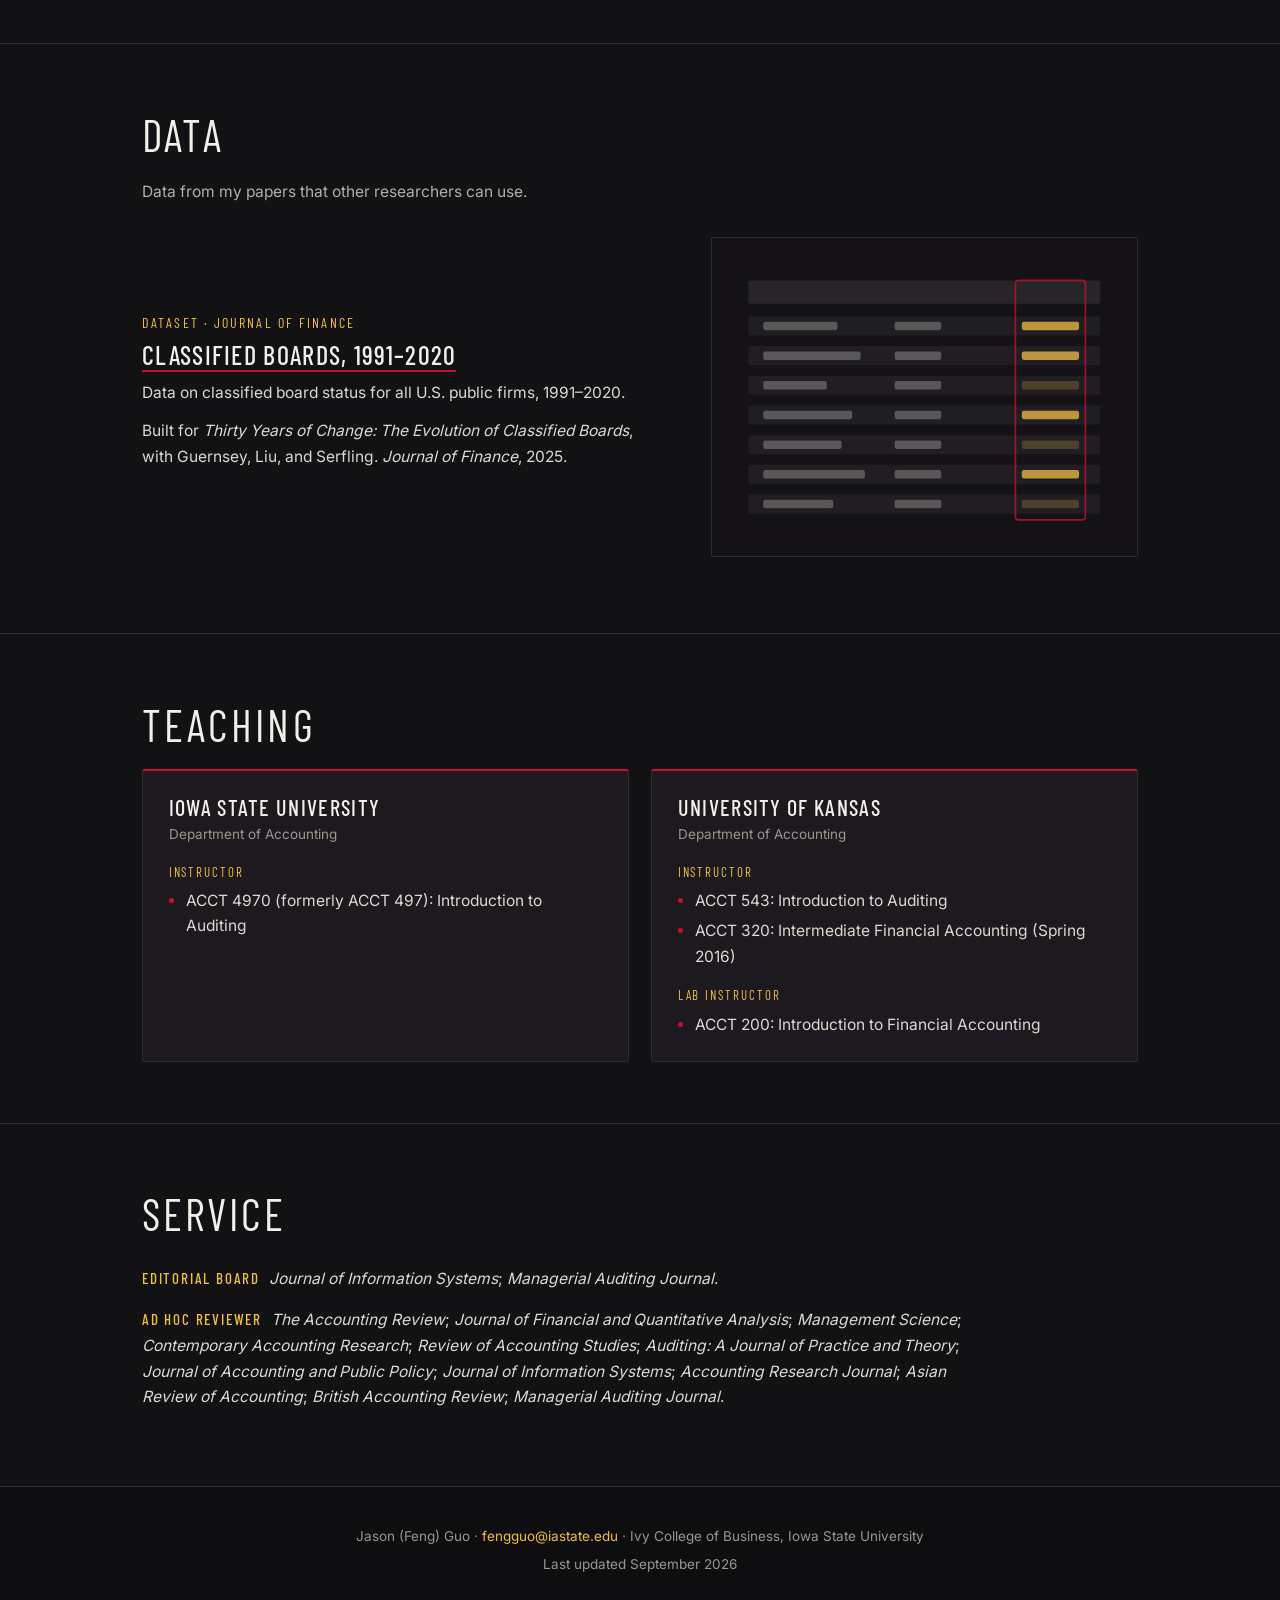
==== commit 200f5f7e: "Add investment banks working paper; director paper under review" ====
--- a/research.html
+++ b/research.html
@@ -3,6 +3,14 @@
 <head>
 <meta charset="UTF-8">
 <meta name="viewport" content="width=device-width, initial-scale=1.0">
+<!-- Google tag (gtag.js) -->
+<script async src="https://www.googletagmanager.com/gtag/js?id=G-TN4QE180KM"></script>
+<script>
+  window.dataLayer = window.dataLayer || [];
+  function gtag(){dataLayer.push(arguments);}
+  gtag('js', new Date());
+  gtag('config', 'G-TN4QE180KM');
+</script>
 <title>Research — Jason (Feng) Guo</title>
 <meta name="description" content="Publications, working papers, data, and teaching of Jason (Feng) Guo, Iowa State University.">
 <link rel="icon" href="data:image/svg+xml,%3Csvg xmlns='http://www.w3.org/2000/svg' viewBox='0 0 64 64'%3E%3Crect width='64' height='64' rx='10' fill='%23C8102E'/%3E%3Ctext x='32' y='43' font-family='Arial,Helvetica,sans-serif' font-size='30' font-weight='700' text-anchor='middle' fill='%23F1BE48'%3EJG%3C/text%3E%3C/svg%3E">
@@ -224,7 +232,7 @@
     <li class="item" data-topics="gov" data-year="2026"><div class="bd">
       <div class="ttl">The Role of Mandatory Director Retirement Policies in Corporate Governance</div>
       <div class="au">with <span class="co">Mohammad Ali Nari Abyaneh</span> and <span class="co">Tingting Liu</span></div>
-      <div class="ven">Working paper</div>
+      <div class="ven">Working paper <em class="st">Under review</em></div>
       <div class="badges"><span class="blbl">Presented</span><span class="badge plain-b">AFA 2026</span><span class="badge plain-b">SWFA 2025</span><span class="badge plain-b">MFA 2025</span><span class="badge plain-b">Eastern Finance 2025</span><span class="badge plain-b">Silicon Prairie 2025</span><span class="badge plain-b">EFA 2025</span><span class="badge plain-b">FMA 2025</span></div>
     </div></li>
 
@@ -247,6 +255,12 @@
       <div class="au">with <span class="co">Sam Lee</span>, <span class="co">Nate Nguyen</span>, and <span class="co">Minsup Song</span></div>
       <div class="ven">Working paper <em class="st">Under review</em></div>
       <div class="badges"><span class="blbl">Presented</span><span class="badge plain-b">AAA FARS Midyear 2025</span><span class="badge plain-b">Hawaii Accounting Research Conference 2025</span></div>
+    </div></li>
+
+    <li class="item" data-topics="ma" data-year="2026"><div class="bd">
+      <div class="ttl">From Advisors to Market Makers: The Rising Power of Investment Banks in the Market for Corporate Control</div>
+      <div class="au">with <span class="co">Greg Eaton</span> and <span class="co">Tingting Liu</span></div>
+      <div class="ven">Working paper</div>
     </div></li>
   </ol>
   <p class="empty" id="wps-empty" hidden>No working papers match. <button class="linkbtn" type="button" data-clear>Clear filters</button></p>
--- a/style.css
+++ b/style.css
@@ -118,6 +118,7 @@
 .plain { margin: 0; padding-left: 1.2rem; max-width: 740px; color: #dcd9d2; }
 .plain li { margin-bottom: .45rem; }
 .plain li::marker { color: var(--cardinal); }
+.nw { white-space: nowrap; }
 
 footer { background: var(--bg-2); border-top: 1px solid var(--line); color: var(--text-3); padding: 2.4rem 2rem; text-align: center; font-size: 13.5px; }
 footer a { text-decoration: none; }
